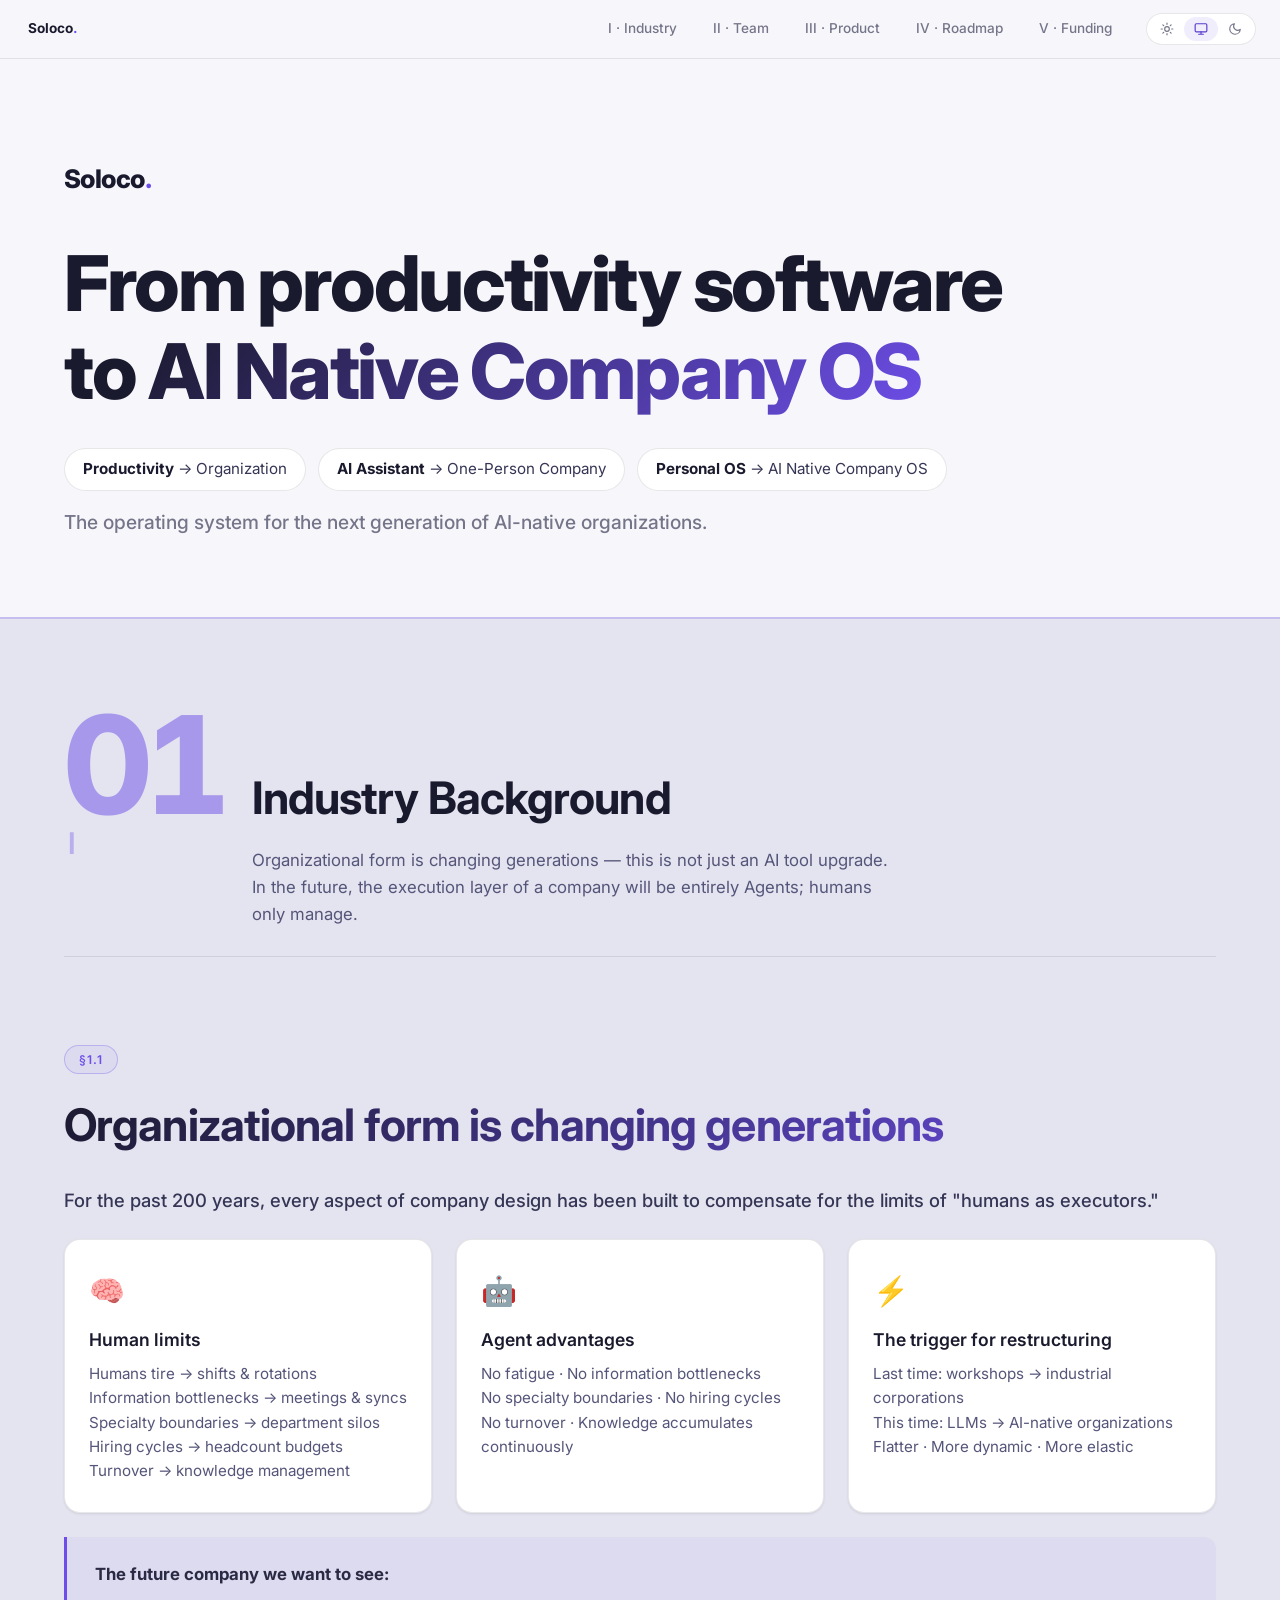
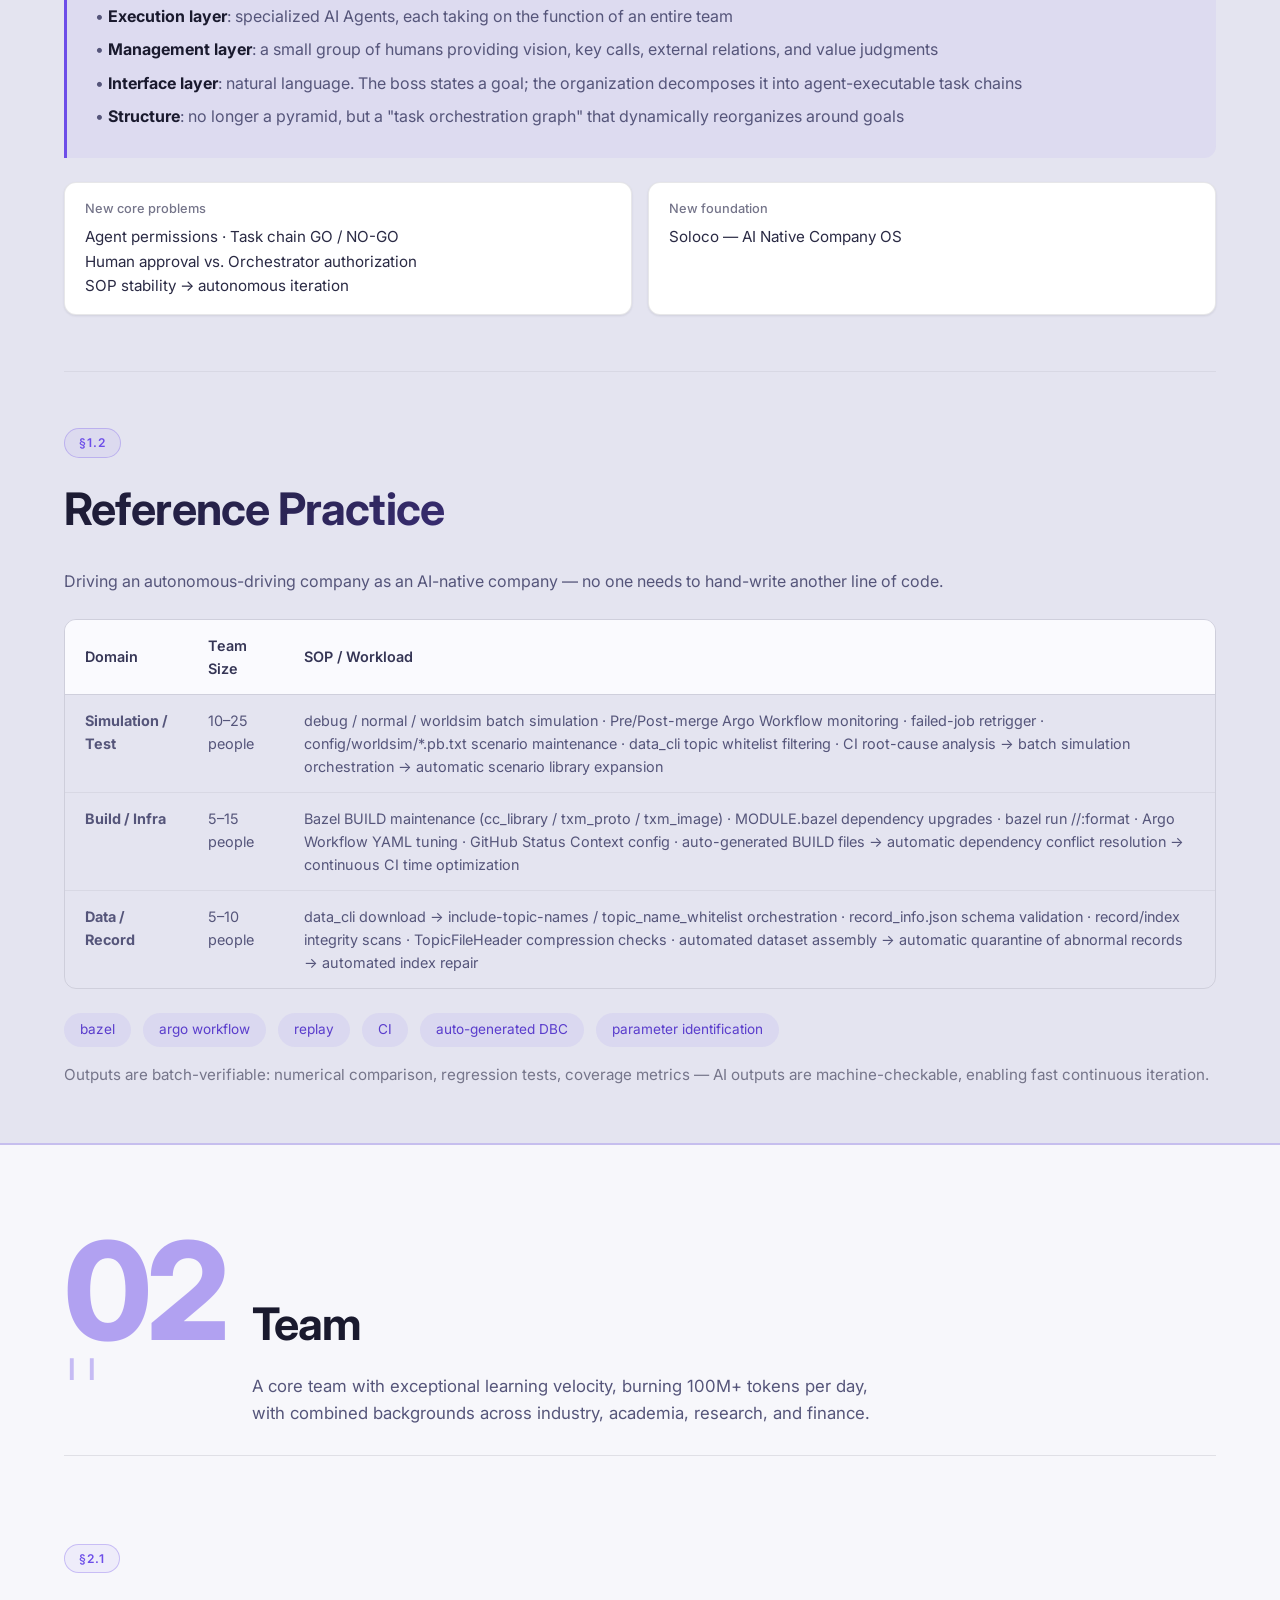
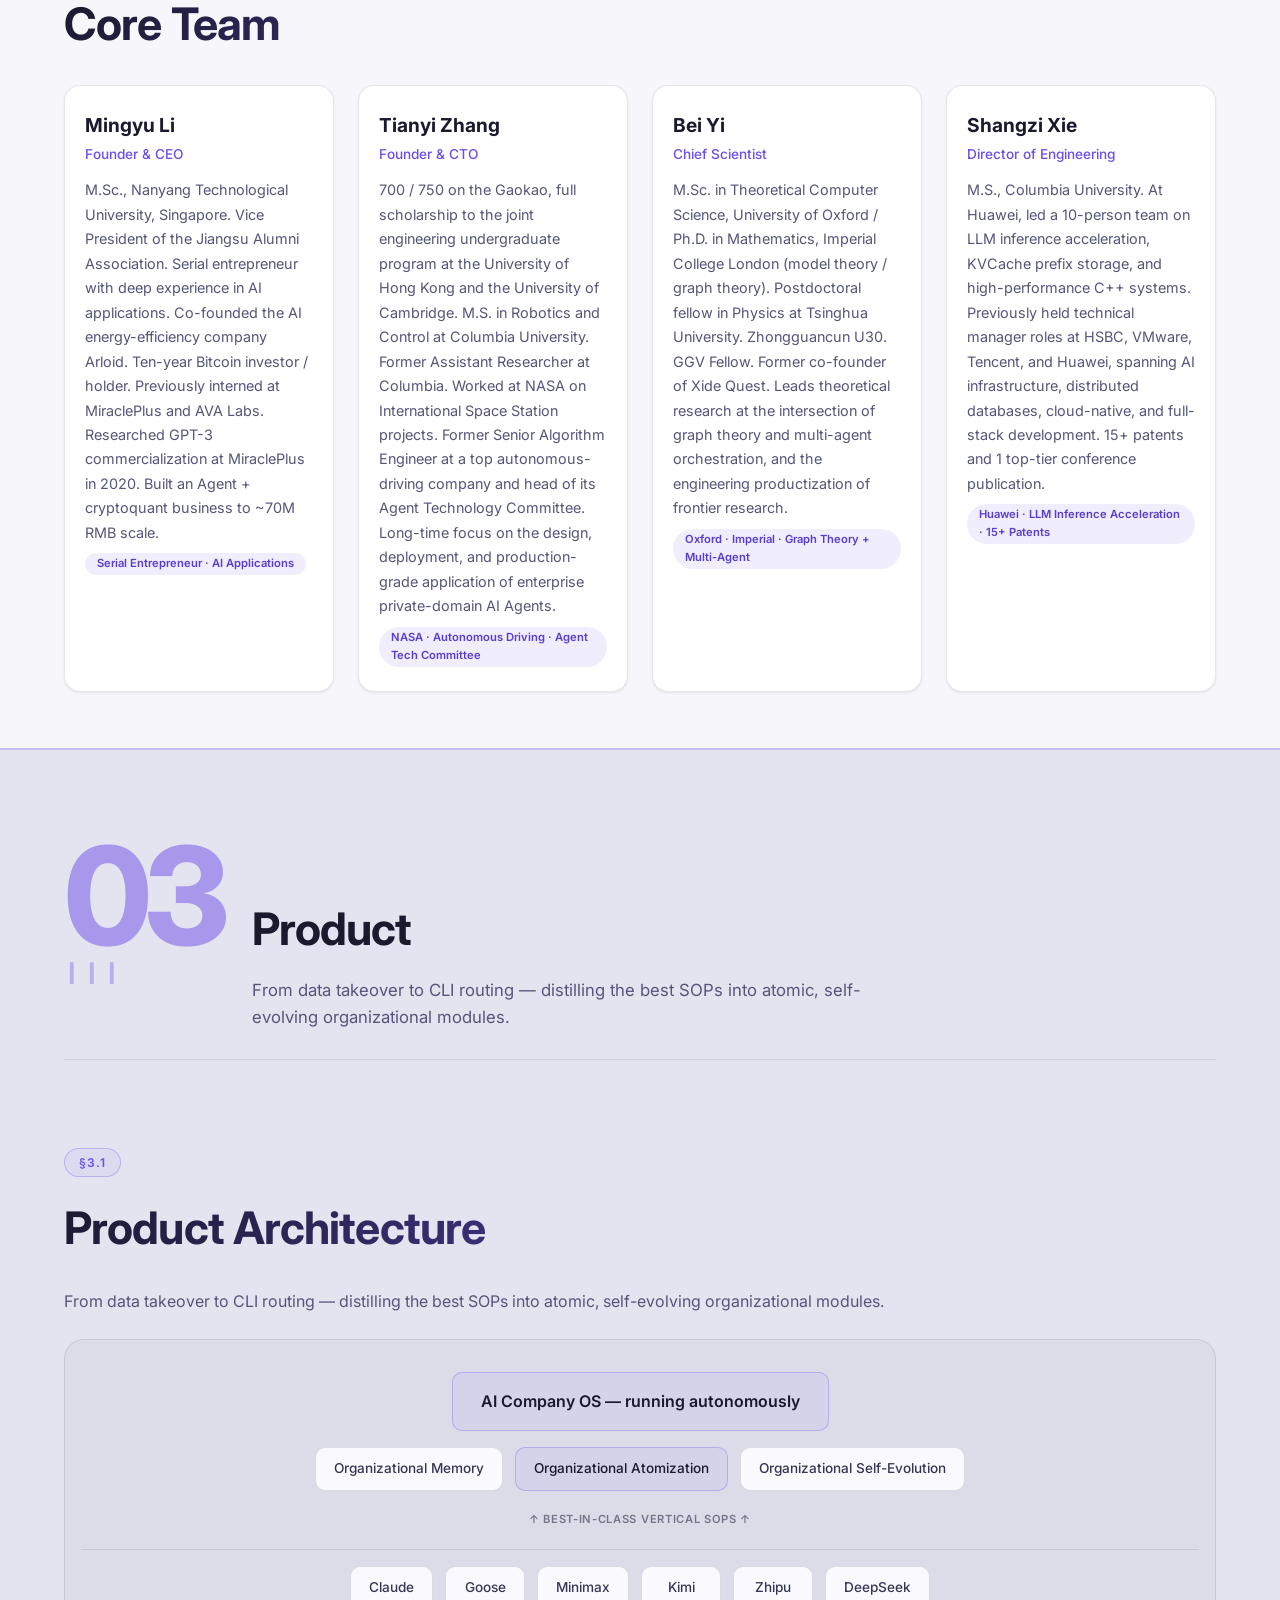
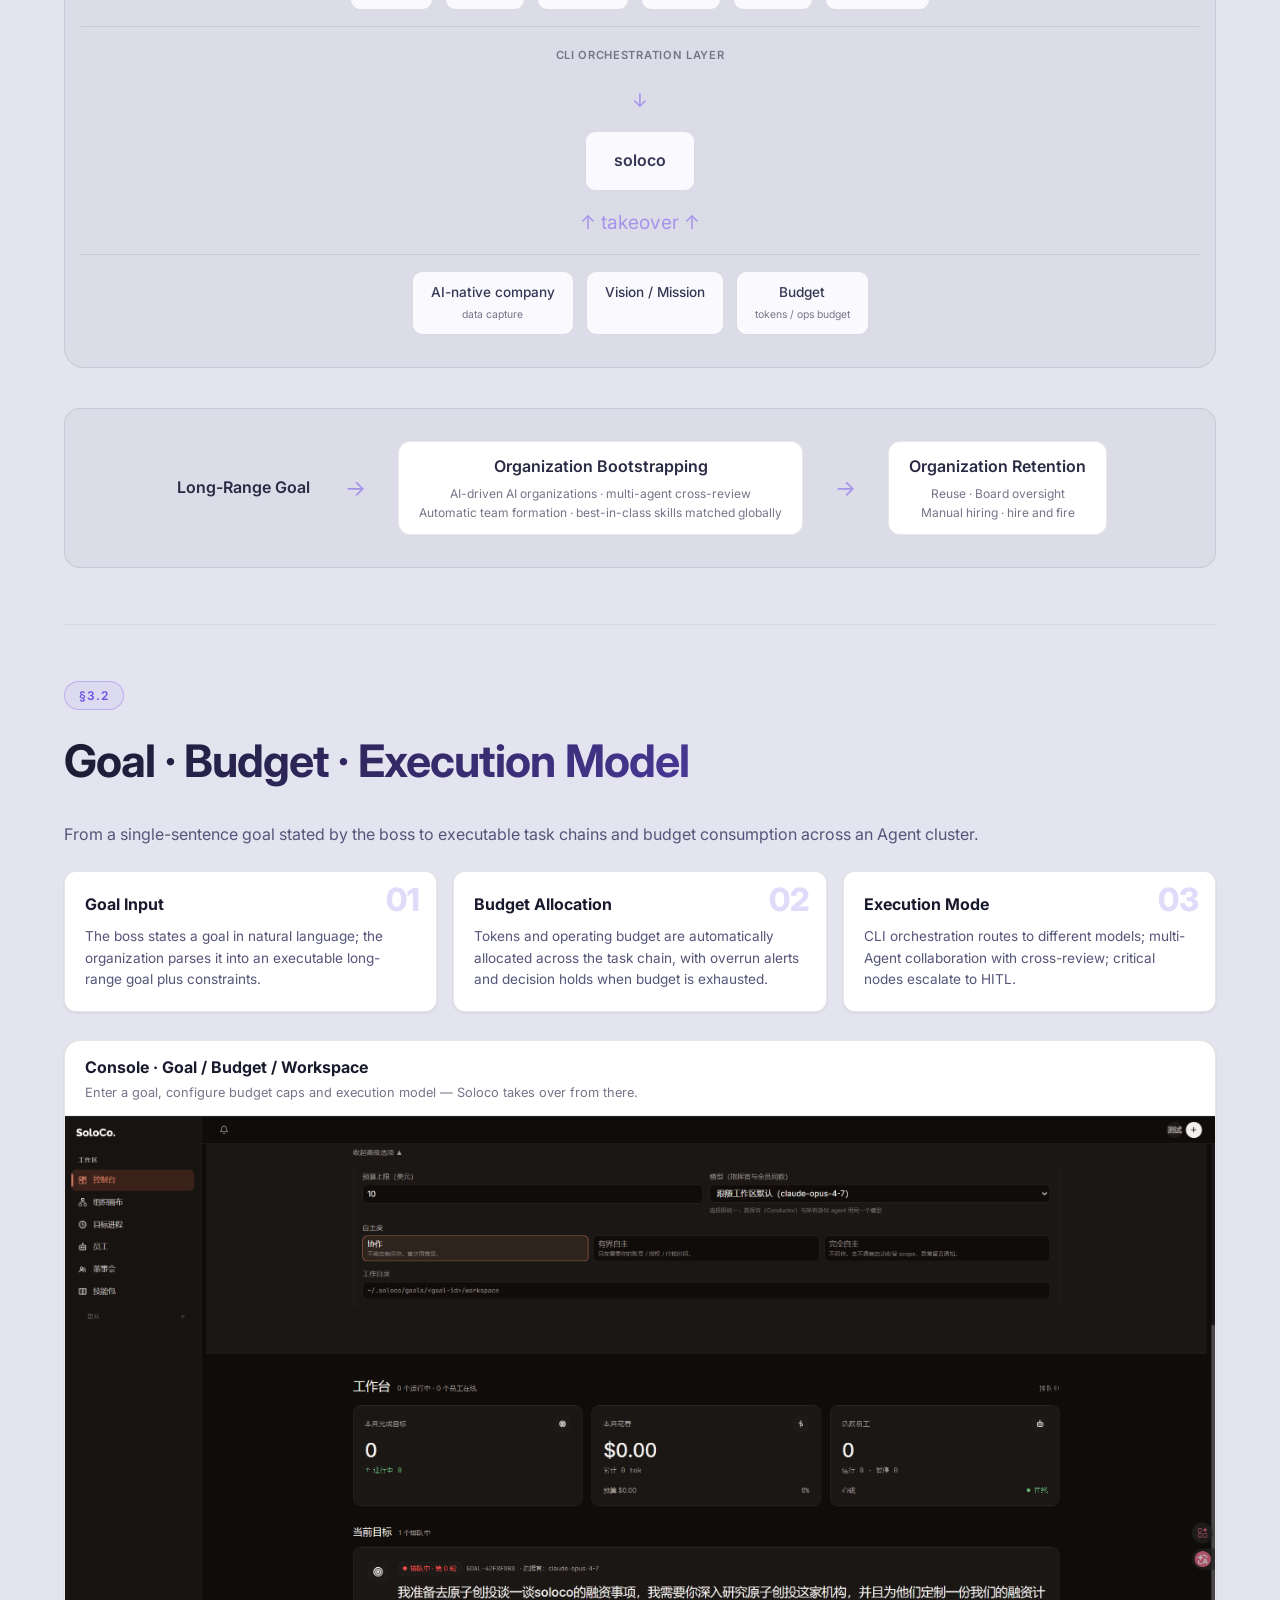
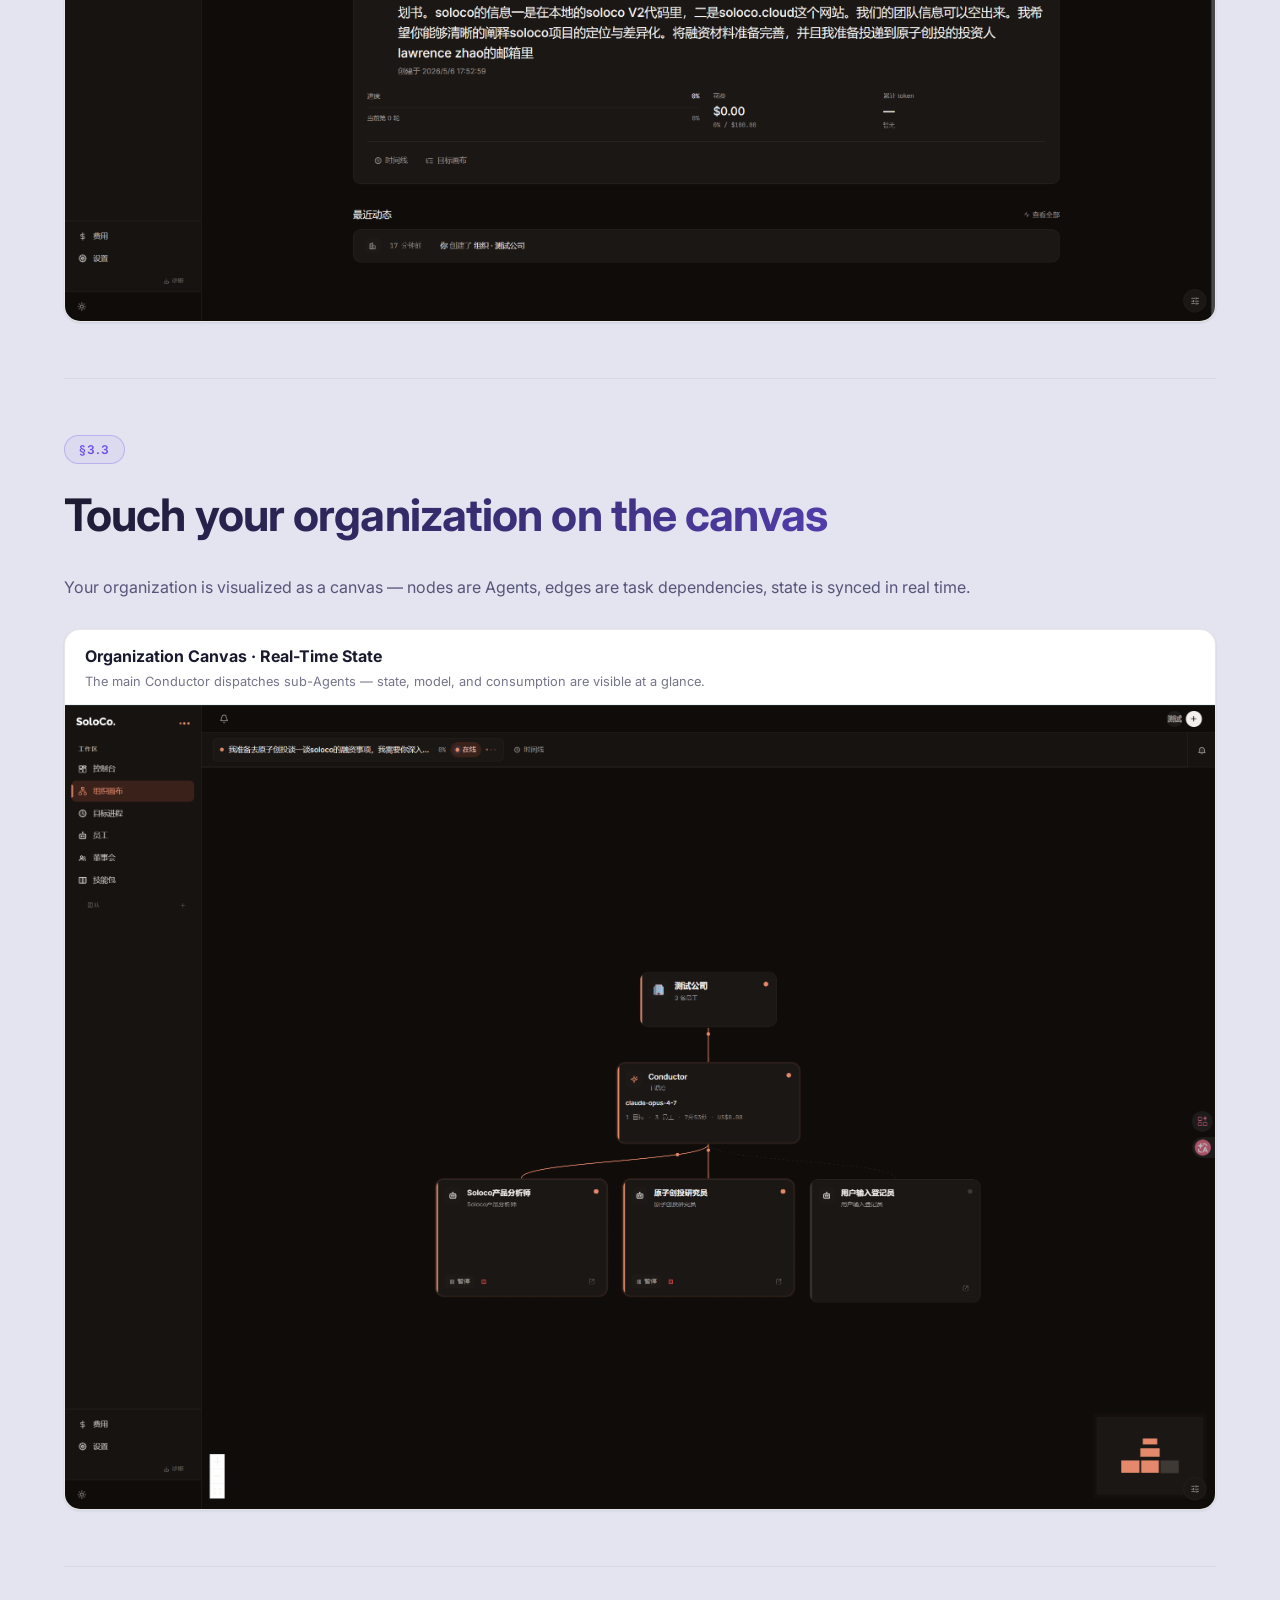
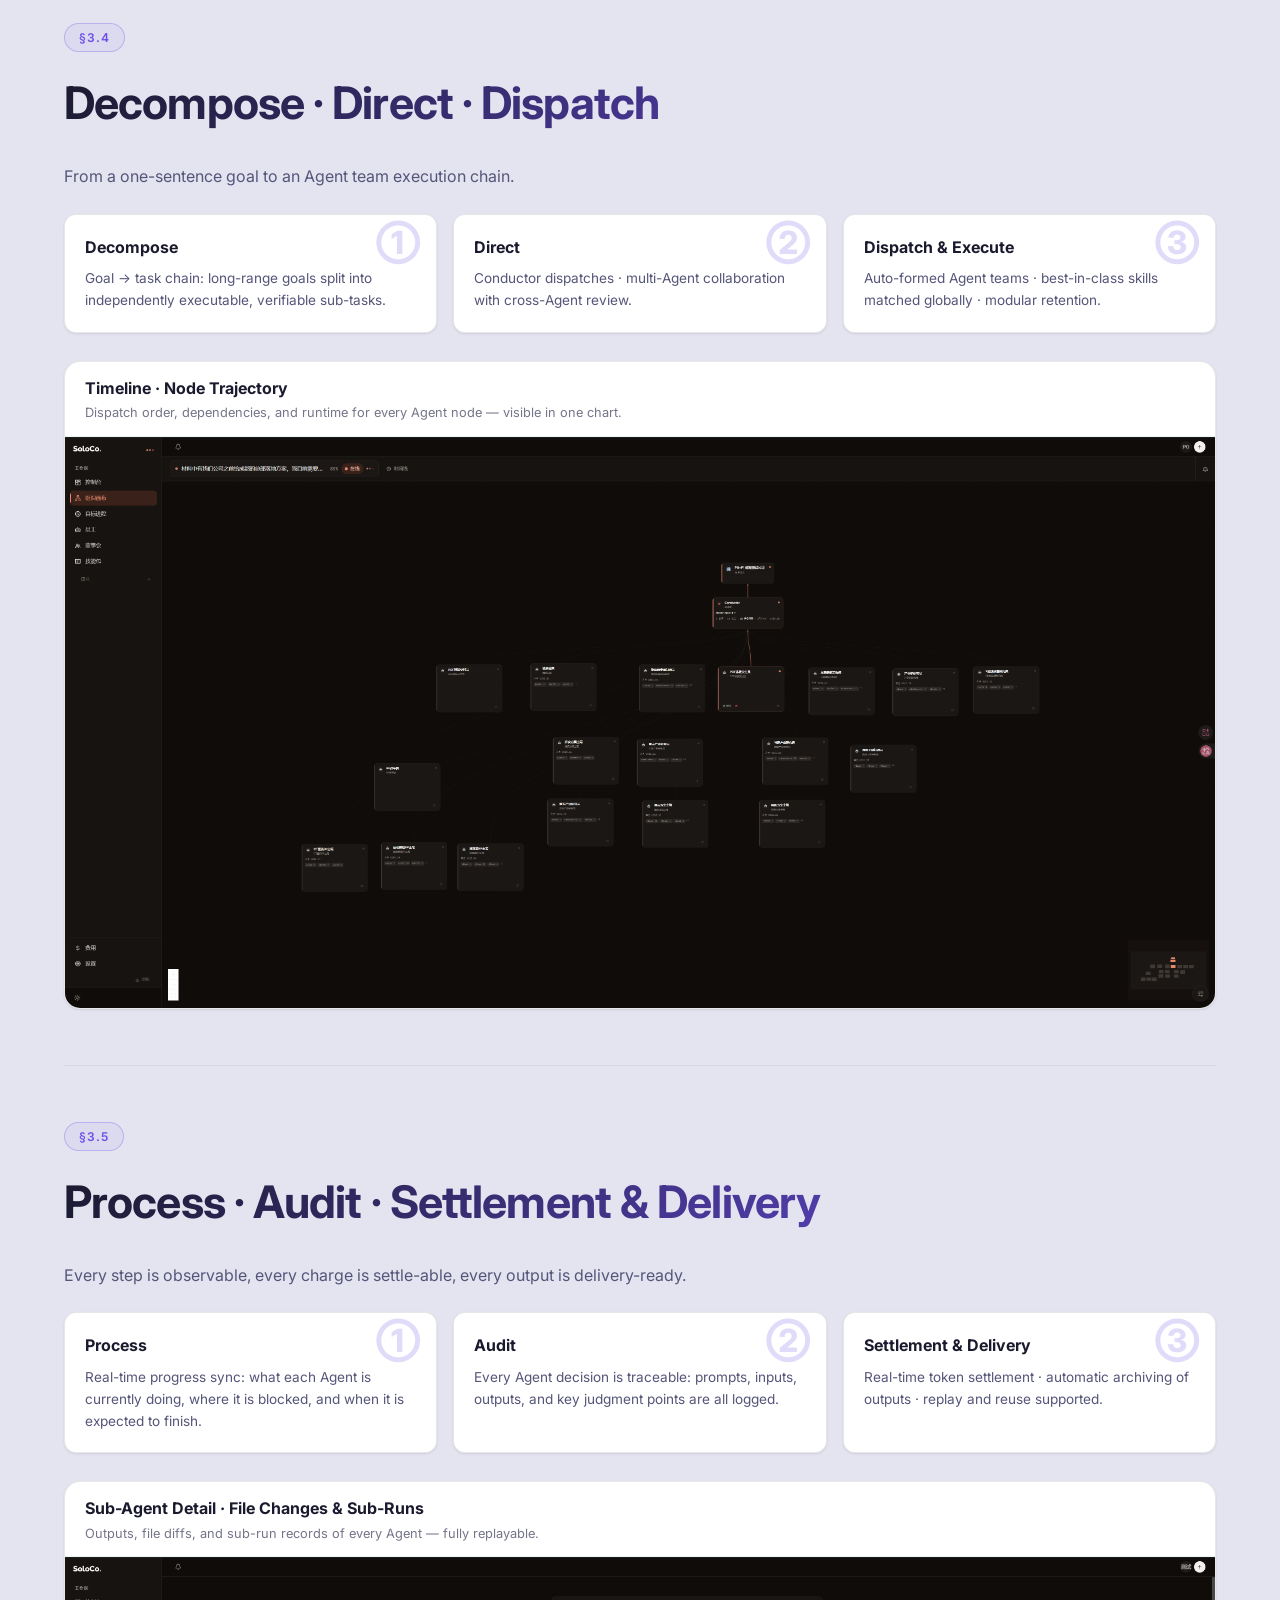
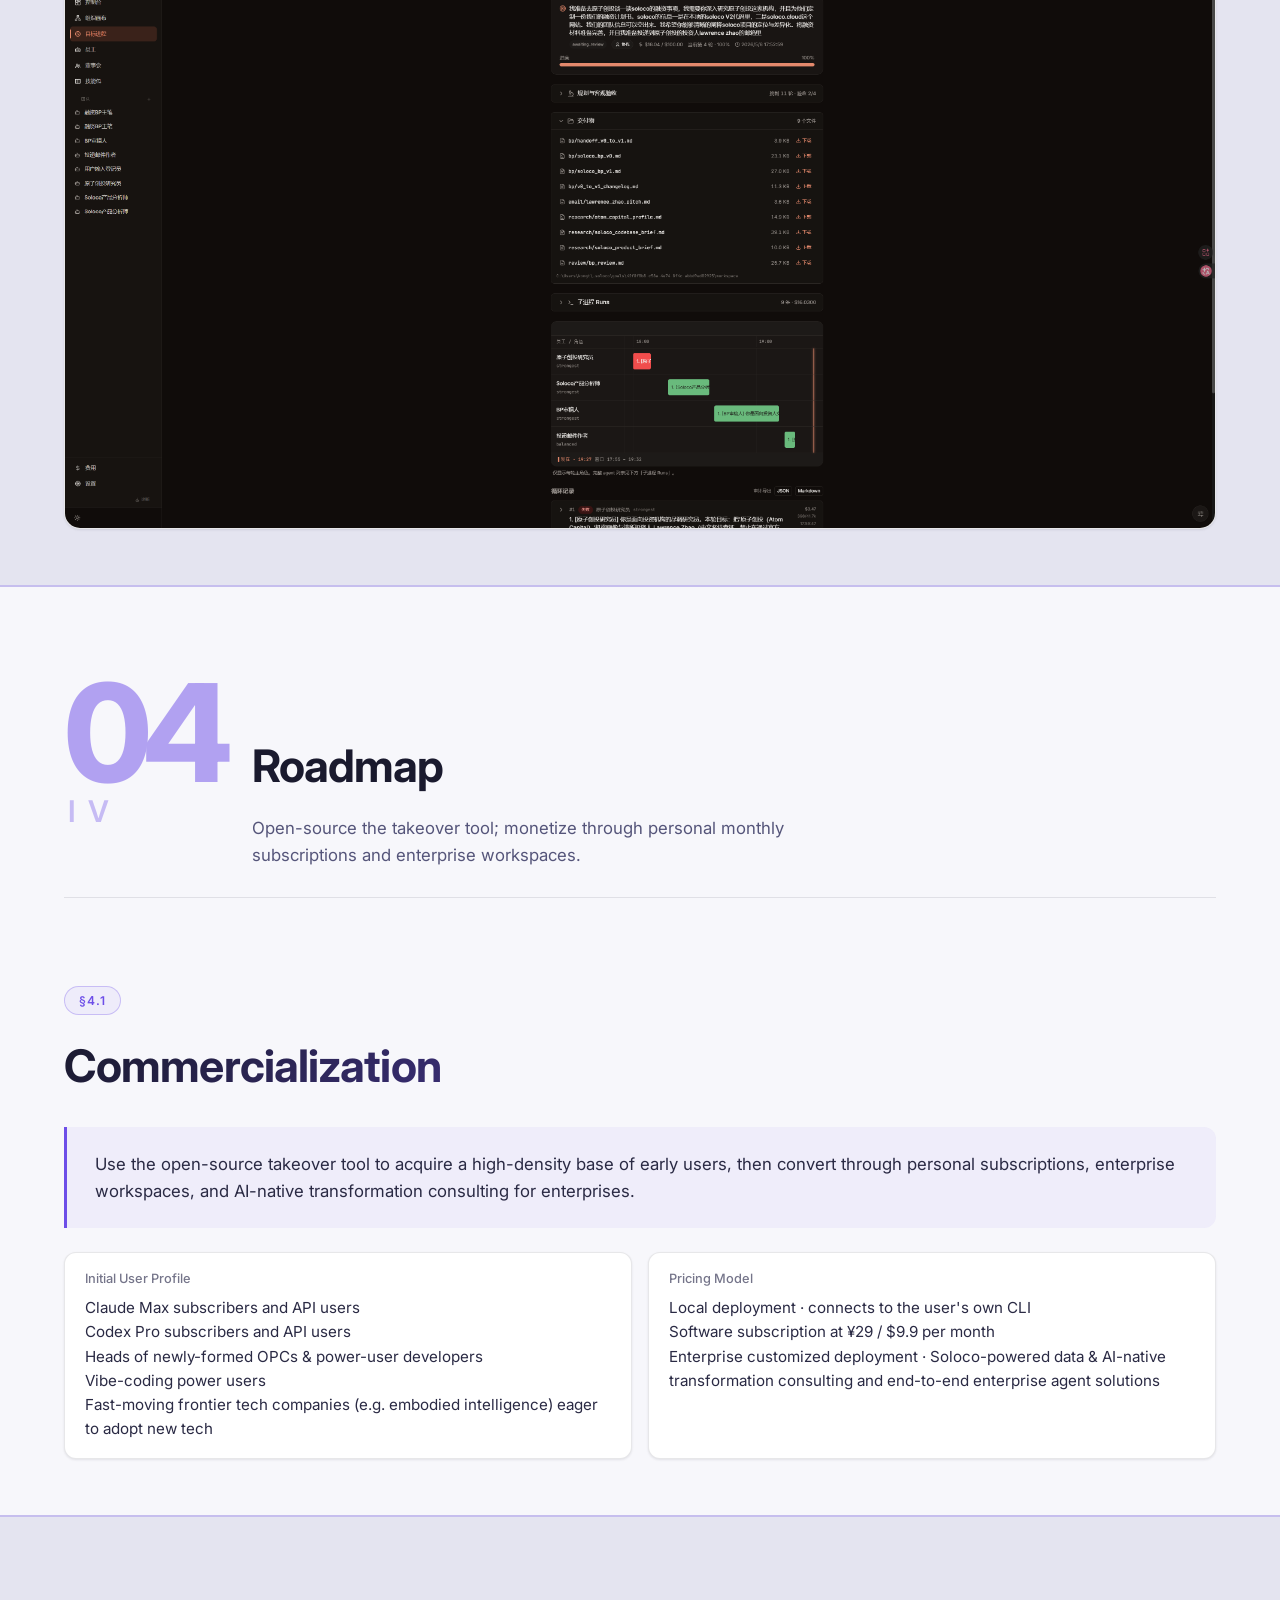
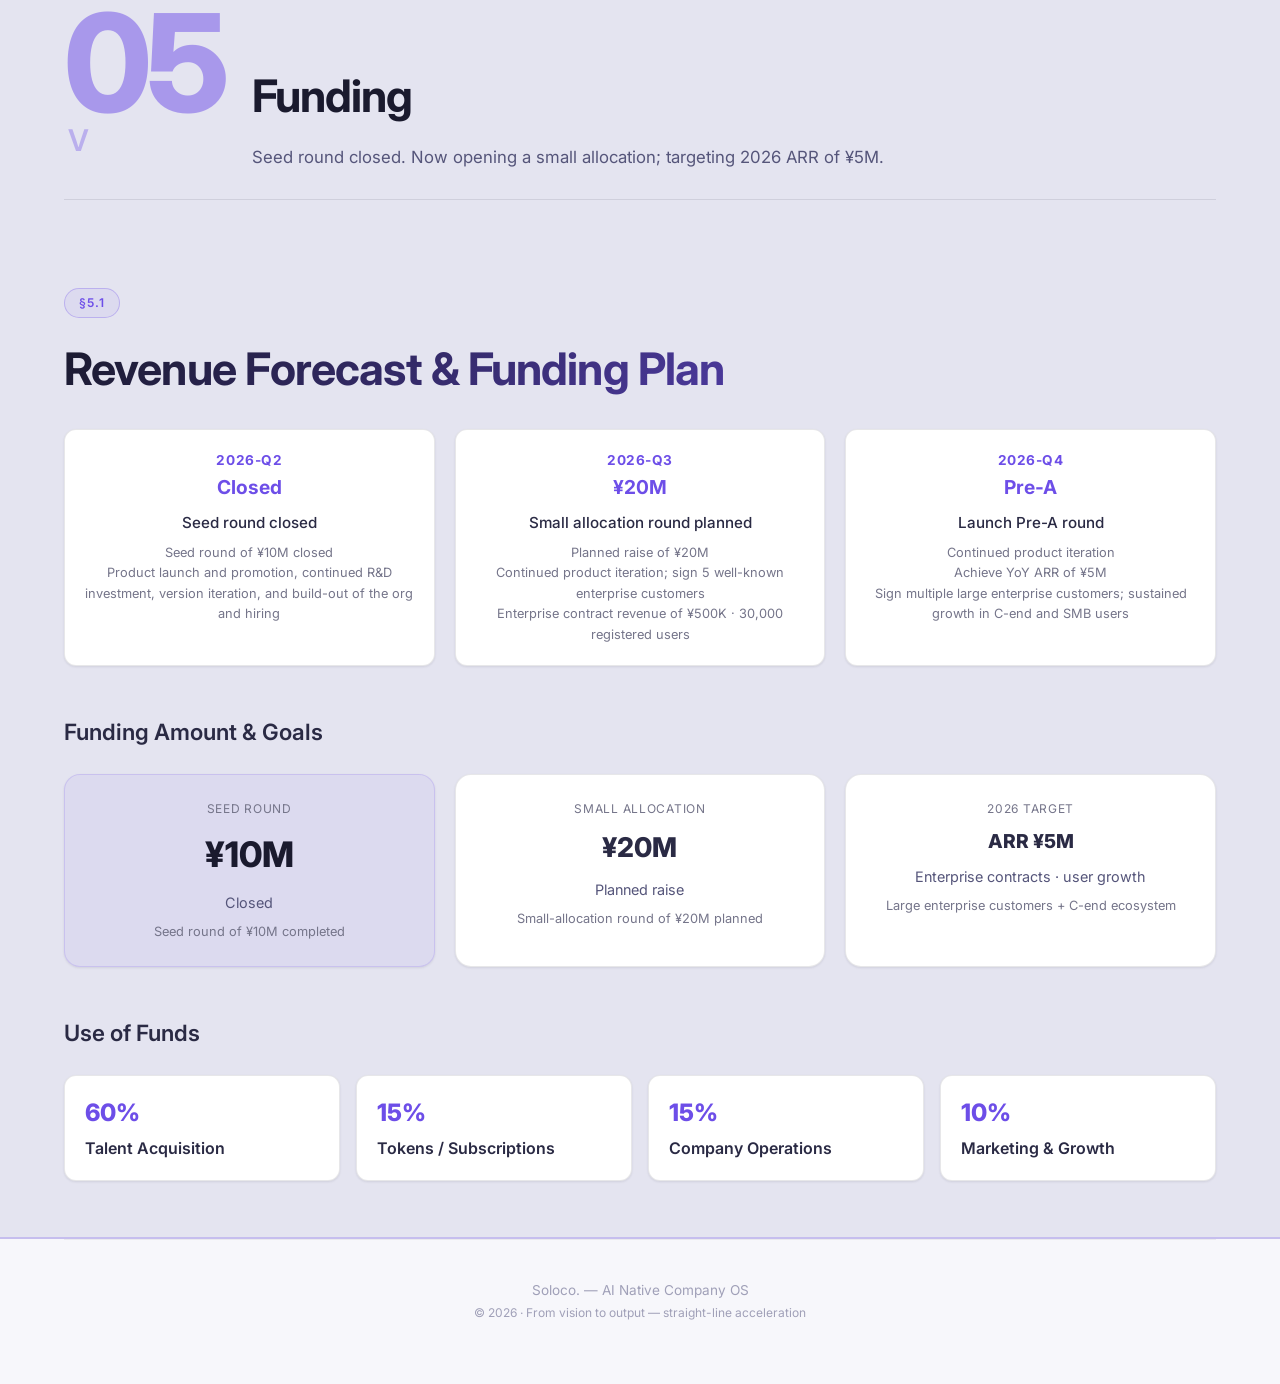
==== business-plan-en.html @ 869a8685 "docs(business-plan): add English version" ====
<!DOCTYPE html>
<html lang="en" data-theme="light">
<head>
    <meta charset="UTF-8" />
    <meta name="viewport" content="width=device-width, initial-scale=1.0" />
    <title>Soloco Business Plan</title>
    <meta name="color-scheme" content="light dark" />
    <link rel="preconnect" href="https://fonts.googleapis.com" />
    <link href="https://fonts.googleapis.com/css2?family=Inter:opsz,wght@14..32,400;14..32,500;14..32,600;14..32,700;14..32,800&display=swap" rel="stylesheet" />
    <script>
        // Apply theme early to avoid flash
        (function () {
            var saved = localStorage.getItem('soloco-theme') || 'light';
            var resolved = saved;
            if (saved === 'auto') {
                resolved = window.matchMedia('(prefers-color-scheme: light)').matches ? 'light' : 'dark';
            }
            document.documentElement.dataset.theme = resolved;
            document.documentElement.dataset.themePref = saved;
        })();
    </script>
    <style>
        /* ==================== THEME TOKENS ==================== */
        :root {
            /* Dark (default) */
            --bg: #0b0b0e;
            --bg-soft: #101015;
            --bg-alt: #1c1c28;
            --bg-invert: #16161f;
            --bg-elevated: rgba(255, 255, 255, 0.03);
            --bg-elevated-2: rgba(255, 255, 255, 0.05);
            --bg-mock: #0f0f14;
            --text: #e8e8f0;
            --text-2: #d4d0e8;
            --text-3: #c8c4dd;
            --text-4: #b8b0d0;
            --text-5: #b0acc4;
            --text-muted: #908ca8;
            --text-dim: #6a6680;
            --border: rgba(255, 255, 255, 0.06);
            --border-soft: rgba(255, 255, 255, 0.04);
            --border-strong: rgba(255, 255, 255, 0.08);
            --divider-strong: rgba(167, 139, 250, 0.18);
            --accent: #a78bfa;
            --accent-hover: #c4b5fd;
            --accent-text: #c4b5fd;
            --accent-soft: rgba(167, 139, 250, 0.06);
            --accent-softer: rgba(167, 139, 250, 0.08);
            --accent-soft-bg: rgba(167, 139, 250, 0.12);
            --accent-border: rgba(167, 139, 250, 0.25);
            --accent-border-soft: rgba(167, 139, 250, 0.15);
            --logo: #f0e9ff;
            --heading-grad: linear-gradient(135deg, #f0e9ff 0%, #a78bfa 100%);
            --part-num-color: #a78bfa;
            --part-num-opacity: 0.55;
            --nav-bg: rgba(11, 11, 14, 0.78);
            --code-bg: rgba(255, 255, 255, 0.02);
            --shadow-card: 0 1px 2px rgba(0, 0, 0, 0.3);
            --shadow-img: 0 8px 30px rgba(0, 0, 0, 0.5);
        }

        :root[data-theme="light"] {
            --bg: #f7f7fb;
            --bg-soft: #ffffff;
            --bg-alt: #e4e4f0;
            --bg-invert: #1a1a2e;
            --bg-elevated: #ffffff;
            --bg-elevated-2: #fafafe;
            --bg-mock: #fafafa;
            --text: #1a1a2e;
            --text-2: #2a2a44;
            --text-3: #353555;
            --text-4: #45456a;
            --text-5: #55557a;
            --text-muted: #75758a;
            --text-dim: #a0a0b8;
            --border: rgba(26, 26, 46, 0.1);
            --border-soft: rgba(26, 26, 46, 0.06);
            --border-strong: rgba(26, 26, 46, 0.14);
            --divider-strong: rgba(109, 78, 232, 0.25);
            --accent: #6d4ee8;
            --accent-hover: #5a3dcc;
            --accent-text: #5a3dcc;
            --accent-soft: rgba(109, 78, 232, 0.06);
            --accent-softer: rgba(109, 78, 232, 0.08);
            --accent-soft-bg: rgba(109, 78, 232, 0.1);
            --accent-border: rgba(109, 78, 232, 0.3);
            --accent-border-soft: rgba(109, 78, 232, 0.18);
            --logo: #1a1a2e;
            --heading-grad: linear-gradient(135deg, #1a1a2e 0%, #6d4ee8 100%);
            --part-num-color: #6d4ee8;
            --part-num-opacity: 0.5;
            --nav-bg: rgba(247, 247, 251, 0.85);
            --code-bg: rgba(26, 26, 46, 0.03);
            --shadow-card: 0 1px 3px rgba(26, 26, 46, 0.06), 0 1px 2px rgba(26, 26, 46, 0.04);
            --shadow-img: 0 8px 30px rgba(26, 26, 46, 0.15);
        }

        /* ==================== RESET ==================== */
        * { margin: 0; padding: 0; box-sizing: border-box; }
        html { scroll-behavior: auto; }
        @media (prefers-reduced-motion: no-preference) {
            html { scroll-behavior: smooth; }
        }
        body {
            font-family: 'Inter', -apple-system, BlinkMacSystemFont, sans-serif;
            background: var(--bg);
            color: var(--text);
            line-height: 1.6;
            transition: background-color 0.3s, color 0.3s;
        }
        .container { max-width: 1200px; margin: 0 auto; padding: 0 24px; }

        /* ==================== CHAPTER NAV ==================== */
        .chapter-nav {
            position: sticky;
            top: 0;
            z-index: 50;
            background: var(--nav-bg);
            backdrop-filter: saturate(180%) blur(20px);
            -webkit-backdrop-filter: saturate(180%) blur(20px);
            border-bottom: 1px solid var(--border);
            display: flex;
            justify-content: center;
            align-items: center;
            gap: 8px;
            padding: 12px 24px;
            transition: background-color 0.3s, border-color 0.3s;
        }
        .chapter-nav a {
            color: var(--text-muted);
            text-decoration: none;
            font-size: 0.85rem;
            font-weight: 500;
            padding: 6px 14px;
            border-radius: 100px;
            transition: color 0.2s, background-color 0.2s;
            white-space: nowrap;
        }
        .chapter-nav a:hover { color: var(--text-2); background: var(--bg-elevated); }
        .chapter-nav a.active { color: var(--accent); background: var(--accent-soft); }
        .chapter-nav .nav-home {
            color: var(--logo);
            font-weight: 700;
            margin-right: auto;
            padding-left: 4px;
        }
        .chapter-nav .nav-home:hover { background: transparent; }

        /* ==================== THEME TOGGLE ==================== */
        .theme-toggle {
            display: inline-flex;
            background: var(--bg-elevated);
            border: 1px solid var(--border);
            border-radius: 100px;
            padding: 3px;
            margin-left: 12px;
            flex-shrink: 0;
        }
        .theme-toggle button {
            background: transparent;
            border: none;
            color: var(--text-muted);
            cursor: pointer;
            padding: 5px 10px;
            border-radius: 100px;
            font-size: 0.8rem;
            display: inline-flex;
            align-items: center;
            justify-content: center;
            transition: background-color 0.2s, color 0.2s;
            line-height: 1;
        }
        .theme-toggle button:hover { color: var(--text-2); }
        .theme-toggle button.active {
            background: var(--accent-soft-bg);
            color: var(--accent-text);
        }
        .theme-toggle svg { width: 14px; height: 14px; }

        /* ==================== TYPOGRAPHY ==================== */
        h1 {
            font-size: clamp(2.4rem, 6vw, 4.8rem);
            font-weight: 800;
            letter-spacing: -0.03em;
            line-height: 1.15;
        }
        h2 {
            font-size: clamp(1.8rem, 3.5vw, 3rem);
            font-weight: 700;
            letter-spacing: -0.02em;
            margin-bottom: 24px;
            background: var(--heading-grad);
            -webkit-background-clip: text;
            -webkit-text-fill-color: transparent;
            background-clip: text;
        }
        h3 { font-size: 1.4rem; font-weight: 600; margin-bottom: 16px; color: var(--text-2); }
        h4 { font-size: 1.1rem; font-weight: 600; margin-bottom: 8px; color: var(--text-4); }

        .section-tag {
            display: inline-block;
            font-size: 0.75rem;
            font-weight: 600;
            letter-spacing: 0.08em;
            text-transform: uppercase;
            color: var(--accent);
            border: 1px solid var(--accent-border);
            padding: 4px 14px;
            border-radius: 100px;
            margin-bottom: 16px;
            background: var(--accent-soft);
        }

        /* ==================== PART WRAPPER (full-width alternating) ==================== */
        .part-wrap {
            position: relative;
            transition: background-color 0.3s;
            scroll-margin-top: 60px;
        }
        .part-wrap.bg-base { background: var(--bg); }
        .part-wrap.bg-alt {
            background: var(--bg-alt);
            border-top: 2px solid var(--divider-strong);
            border-bottom: 2px solid var(--divider-strong);
            box-shadow: inset 0 1px 0 rgba(255,255,255,0.02);
        }
        .part-wrap.bg-invert {
            background: var(--bg-invert);
            border-top: 1px solid var(--divider-strong);
            border-bottom: 1px solid var(--divider-strong);
        }
        :root[data-theme="dark"] .part-wrap.bg-invert {
            background: #f3f1fa;
            color: #1a1a2e;
        }
        :root[data-theme="dark"] .part-wrap.bg-invert h3,
        :root[data-theme="dark"] .part-wrap.bg-invert h4 { color: #2a2a44; }
        :root[data-theme="dark"] .part-wrap.bg-invert .part-title { color: #1a1a2e; }
        :root[data-theme="dark"] .part-wrap.bg-invert p,
        :root[data-theme="dark"] .part-wrap.bg-invert li,
        :root[data-theme="dark"] .part-wrap.bg-invert td { color: #45456a; }
        :root[data-theme="dark"] .part-wrap.bg-invert .card,
        :root[data-theme="dark"] .part-wrap.bg-invert .team-card,
        :root[data-theme="dark"] .part-wrap.bg-invert .info-card,
        :root[data-theme="dark"] .part-wrap.bg-invert .exec-step,
        :root[data-theme="dark"] .part-wrap.bg-invert .timeline-item,
        :root[data-theme="dark"] .part-wrap.bg-invert .funding-card,
        :root[data-theme="dark"] .part-wrap.bg-invert .alloc-card,
        :root[data-theme="dark"] .part-wrap.bg-invert .flow-node.boxed {
            background: #ffffff;
            border-color: rgba(26, 26, 46, 0.1);
            box-shadow: 0 1px 3px rgba(26, 26, 46, 0.06);
        }
        :root[data-theme="dark"] .part-wrap.bg-invert .card h4 { color: #1a1a2e; }
        :root[data-theme="dark"] .part-wrap.bg-invert .team-card .name { color: #1a1a2e; }
        :root[data-theme="dark"] .part-wrap.bg-invert .flow-diagram,
        :root[data-theme="dark"] .part-wrap.bg-invert .arch-diagram { background: rgba(26, 26, 46, 0.03); border-color: rgba(26, 26, 46, 0.1); }
        :root[data-theme="dark"] .part-wrap.bg-invert .arch-box { background: #fafafe; border-color: rgba(26, 26, 46, 0.14); color: #353555; }
        :root[data-theme="dark"] .part-wrap.bg-invert .table-wrap { border-color: rgba(26, 26, 46, 0.1); }
        :root[data-theme="dark"] .part-wrap.bg-invert th { background: #fafafe; color: #353555; }
        :root[data-theme="dark"] .part-wrap.bg-invert .highlight-block p { color: #2a2a44; }
        :root[data-theme="dark"] .part-wrap.bg-invert .exec-step .step-title,
        :root[data-theme="dark"] .part-wrap.bg-invert .timeline-item .milestone,
        :root[data-theme="dark"] .part-wrap.bg-invert .funding-card .amount,
        :root[data-theme="dark"] .part-wrap.bg-invert .alloc-card .name { color: #1a1a2e; }
        :root[data-theme="dark"] .part-wrap.bg-invert section.sub { border-color: rgba(26, 26, 46, 0.06); }

        .part {
            padding: 88px 0 32px 0;
            position: relative;
            scroll-margin-top: 60px;
        }
        .part-inner {
            display: flex;
            align-items: baseline;
            gap: 28px;
            padding-bottom: 28px;
            border-bottom: 1px solid var(--border);
        }
        .part-num {
            font-size: clamp(4rem, 11vw, 8.5rem);
            font-weight: 800;
            line-height: 0.85;
            color: var(--part-num-color);
            opacity: var(--part-num-opacity);
            letter-spacing: -0.06em;
            flex-shrink: 0;
            font-feature-settings: "tnum";
            font-variant-numeric: tabular-nums;
        }
        .part-num .cn {
            display: block;
            font-size: 0.22em;
            font-weight: 600;
            letter-spacing: 0.4em;
            opacity: 0.7;
            margin-top: 8px;
            padding-left: 4px;
        }
        .part-text { flex: 1; padding-top: 8px; }
        .part-title {
            font-size: clamp(1.6rem, 4vw, 2.8rem);
            font-weight: 700;
            color: var(--text);
            letter-spacing: -0.02em;
            margin: 0 0 12px 0;
        }
        .part-intro {
            font-size: clamp(0.95rem, 1.4vw, 1.05rem);
            color: var(--text-5);
            line-height: 1.6;
            max-width: 640px;
        }

        /* ==================== SECTION ==================== */
        section.sub {
            padding: 56px 0;
            border-bottom: 1px solid var(--border-soft);
            scroll-margin-top: 60px;
        }
        .part-wrap > .container > section.sub:last-of-type { border-bottom: none; }

        /* ==================== COVER ==================== */
        .cover {
            padding: 100px 0 80px 0;
        }
        .cover .logo {
            font-size: 1.6rem;
            font-weight: 800;
            letter-spacing: -0.02em;
            color: var(--logo);
            margin-bottom: 40px;
        }
        .cover .logo span { color: var(--accent); }
        .cover-sub {
            font-size: clamp(1rem, 1.5vw, 1.2rem);
            color: var(--text-muted);
            margin-top: 16px;
            font-weight: 500;
        }
        .cover-stack {
            display: flex;
            flex-wrap: wrap;
            gap: 12px;
            margin-top: 32px;
        }
        .cover-stack .pill {
            background: var(--bg-elevated);
            border: 1px solid var(--border);
            padding: 8px 18px;
            border-radius: 100px;
            font-size: clamp(0.82rem, 1.2vw, 0.95rem);
            color: var(--text-3);
        }
        .cover-stack .pill strong { color: var(--logo); }
        .gradient-text {
            background: var(--heading-grad);
            -webkit-background-clip: text;
            -webkit-text-fill-color: transparent;
            background-clip: text;
        }

        /* ==================== CARDS ==================== */
        .card-grid {
            display: grid;
            grid-template-columns: repeat(auto-fit, minmax(280px, 1fr));
            gap: 24px;
        }
        .card {
            background: var(--bg-elevated);
            border: 1px solid var(--border);
            border-radius: 16px;
            padding: 28px 24px;
            transition: border-color 0.25s, background-color 0.3s;
            box-shadow: var(--shadow-card);
        }
        .card:hover { border-color: var(--accent-border); }
        .card .icon { font-size: 1.8rem; margin-bottom: 12px; }
        .card h4 { color: var(--text); }
        .card p { color: var(--text-5); font-size: 0.95rem; }

        /* ==================== TEAM ==================== */
        .team-grid {
            display: grid;
            grid-template-columns: repeat(auto-fit, minmax(260px, 1fr));
            gap: 24px;
        }
        .team-card {
            background: var(--bg-elevated);
            border: 1px solid var(--border);
            border-radius: 16px;
            padding: 24px 20px;
            box-shadow: var(--shadow-card);
        }
        .team-card .name { font-size: 1.2rem; font-weight: 700; color: var(--text); }
        .team-card .title { font-size: 0.85rem; color: var(--accent); font-weight: 500; margin: 4px 0 12px 0; }
        .team-card .bio { font-size: 0.9rem; color: var(--text-5); line-height: 1.7; }
        .team-card .badge {
            display: inline-block;
            font-size: 0.7rem;
            font-weight: 600;
            background: var(--accent-soft-bg);
            color: var(--accent-text);
            padding: 2px 12px;
            border-radius: 100px;
            margin-top: 8px;
        }

        /* ==================== TABLE ==================== */
        .table-wrap {
            overflow-x: auto;
            margin: 24px 0;
            border-radius: 12px;
            border: 1px solid var(--border);
            -webkit-overflow-scrolling: touch;
        }
        table { width: 100%; border-collapse: collapse; font-size: 0.9rem; min-width: 560px; }
        th {
            background: var(--bg-elevated-2);
            padding: 14px 16px;
            text-align: left;
            font-weight: 600;
            color: var(--text-3);
            border-bottom: 1px solid var(--border);
        }
        td {
            padding: 14px 16px;
            border-bottom: 1px solid var(--border-soft);
            color: var(--text-5);
            vertical-align: top;
        }
        tr:last-child td { border-bottom: none; }
        .table-wrap table td:first-child, .table-wrap table th:first-child { padding-left: 20px; }
        .table-wrap table td:last-child, .table-wrap table th:last-child { padding-right: 20px; }

        /* ==================== TIMELINE ==================== */
        .timeline { display: flex; flex-wrap: wrap; gap: 20px; margin-top: 24px; }
        .timeline-item {
            flex: 1 1 180px;
            background: var(--bg-elevated);
            border: 1px solid var(--border);
            border-radius: 12px;
            padding: 20px 18px;
            text-align: center;
            box-shadow: var(--shadow-card);
        }
        .timeline-item .quarter { font-weight: 700; color: var(--accent); font-size: 0.85rem; letter-spacing: 0.04em; }
        .timeline-item .milestone { font-size: 0.95rem; color: var(--text-2); margin: 8px 0; font-weight: 500; }
        .timeline-item .detail { font-size: 0.8rem; color: var(--text-muted); }
        .timeline-item .pct { font-size: 1.2rem; font-weight: 700; color: var(--accent); }

        /* ==================== ARCHITECTURE DIAGRAM ==================== */
        .arch-diagram {
            display: flex;
            flex-direction: column;
            align-items: center;
            gap: 16px;
            padding: 32px 16px;
            background: var(--code-bg);
            border-radius: 20px;
            border: 1px solid var(--border);
            margin: 24px 0;
            overflow-x: auto;
        }
        .arch-row { display: flex; flex-wrap: wrap; justify-content: center; gap: 12px; width: 100%; }
        .arch-box {
            background: var(--bg-elevated-2);
            border: 1px solid var(--border-strong);
            border-radius: 10px;
            padding: 10px 18px;
            font-size: 0.85rem;
            color: var(--text-3);
            text-align: center;
            min-width: 80px;
            font-weight: 500;
        }
        .arch-box.highlight {
            border-color: var(--accent-border);
            background: var(--accent-soft);
            color: var(--text);
        }
        .arch-box.large { padding: 16px 28px; font-size: 1rem; font-weight: 600; }
        .arch-box .sub { display: block; font-size: 0.65rem; font-weight: 400; color: var(--text-muted); margin-top: 4px; }
        .arch-arrow { color: var(--accent); opacity: 0.5; font-size: 1.2rem; padding: 0 4px; }
        .arch-label {
            font-size: 0.7rem;
            text-transform: uppercase;
            letter-spacing: 0.06em;
            color: var(--text-muted);
            font-weight: 600;
            margin: 4px 0;
        }

        /* ==================== HIGHLIGHT BLOCK ==================== */
        .highlight-block {
            background: var(--accent-soft);
            border-left: 3px solid var(--accent);
            padding: 24px 28px;
            border-radius: 0 12px 12px 0;
            margin: 24px 0;
        }
        .highlight-block p { color: var(--text-2); font-size: 1.05rem; }
        .highlight-block ul { list-style: none; padding: 0; margin-top: 12px; color: var(--text-5); }
        .highlight-block li { padding: 4px 0; }
        .highlight-block li strong { color: var(--text); }

        /* ==================== UTILITY CARDS ==================== */
        .info-grid {
            display: grid;
            grid-template-columns: repeat(auto-fit, minmax(200px, 1fr));
            gap: 16px;
            margin-top: 24px;
        }
        .info-card {
            background: var(--bg-elevated);
            border: 1px solid var(--border);
            border-radius: 12px;
            padding: 16px 20px;
            box-shadow: var(--shadow-card);
        }
        .info-card .label { font-size: 0.8rem; color: var(--text-muted); font-weight: 500; }
        .info-card .value { color: var(--text-2); font-size: 0.95rem; margin-top: 6px; }

        .tag-row { display: flex; flex-wrap: wrap; gap: 12px; margin-top: 16px; }
        .tag {
            background: var(--accent-softer);
            padding: 6px 16px;
            border-radius: 100px;
            font-size: 0.85rem;
            color: var(--accent-text);
        }

        /* ==================== PRODUCT SHOTS ==================== */
        .product-shots {
            display: grid;
            grid-template-columns: 1fr;
            gap: 28px;
            margin-top: 28px;
        }
        .shot-item {
            background: var(--bg-elevated);
            border: 1px solid var(--border);
            border-radius: 16px;
            overflow: hidden;
            box-shadow: var(--shadow-card);
        }
        .shot-item .shot-meta {
            padding: 14px 20px 12px 20px;
            border-bottom: 1px solid var(--border-soft);
        }
        .shot-item .shot-title { font-weight: 700; color: var(--text); font-size: 1rem; }
        .shot-item .shot-caption { color: var(--text-muted); font-size: 0.8rem; margin-top: 2px; }
        .shot-item .shot-img {
            display: block;
            width: 100%;
            height: auto;
            background: #0a0a0e;
        }
        .product-shots.cols-2 { grid-template-columns: repeat(auto-fit, minmax(420px, 1fr)); }

        /* ==================== FLOW DIAGRAM ==================== */
        .flow-diagram {
            display: flex;
            flex-wrap: wrap;
            align-items: center;
            justify-content: center;
            gap: 20px 32px;
            background: var(--code-bg);
            border-radius: 16px;
            padding: 32px 24px;
            border: 1px solid var(--border);
            margin-top: 40px;
        }
        .flow-node { text-align: center; min-width: 140px; }
        .flow-node.boxed {
            background: var(--bg-elevated);
            padding: 12px 20px;
            border-radius: 12px;
            border: 1px solid var(--border);
        }
        .flow-node .flow-title { font-size: 1rem; font-weight: 600; color: var(--text-2); }
        .flow-node .flow-desc { font-size: 0.75rem; color: var(--text-muted); margin-top: 4px; }
        .flow-arrow { font-size: 1.4rem; color: var(--accent); opacity: 0.5; }

        /* ==================== EXEC STEPS ==================== */
        .exec-steps {
            display: grid;
            grid-template-columns: repeat(auto-fit, minmax(220px, 1fr));
            gap: 16px;
            margin-top: 24px;
        }
        .exec-step {
            background: var(--bg-elevated);
            border: 1px solid var(--border);
            border-radius: 12px;
            padding: 20px;
            position: relative;
            box-shadow: var(--shadow-card);
        }
        .exec-step .step-num {
            position: absolute;
            top: 12px;
            right: 16px;
            font-size: 2rem;
            font-weight: 800;
            color: var(--accent);
            opacity: 0.2;
            line-height: 1;
        }
        .exec-step .step-title { font-weight: 700; color: var(--text); font-size: 1rem; }
        .exec-step .step-desc { font-size: 0.85rem; color: var(--text-5); margin-top: 8px; line-height: 1.6; }

        /* ==================== FINANCING ==================== */
        .funding-grid {
            display: grid;
            grid-template-columns: repeat(auto-fit, minmax(200px, 1fr));
            gap: 20px;
            margin-top: 24px;
        }
        .funding-card {
            background: var(--bg-elevated);
            border: 1px solid var(--border);
            border-radius: 16px;
            padding: 24px 20px;
            text-align: center;
            box-shadow: var(--shadow-card);
        }
        .funding-card.primary {
            background: var(--accent-soft);
            border-color: var(--accent-border-soft);
        }
        .funding-card .label {
            font-size: 0.75rem;
            text-transform: uppercase;
            letter-spacing: 0.06em;
            color: var(--text-muted);
        }
        .funding-card .amount { font-size: 2.2rem; font-weight: 800; color: var(--text); margin: 8px 0; }
        .funding-card .amount.secondary { font-size: 1.7rem; color: var(--text-2); }
        .funding-card .amount.tertiary { font-size: 1.2rem; color: var(--text-2); }
        .funding-card .status { font-size: 0.9rem; color: var(--text-5); }
        .funding-card .note { font-size: 0.8rem; color: var(--text-muted); margin-top: 8px; }

        .alloc-grid {
            display: grid;
            grid-template-columns: repeat(auto-fit, minmax(160px, 1fr));
            gap: 16px;
            margin-top: 24px;
        }
        .alloc-card {
            background: var(--bg-elevated);
            border: 1px solid var(--border);
            border-radius: 12px;
            padding: 18px 20px;
            box-shadow: var(--shadow-card);
        }
        .alloc-card .pct { font-size: 1.5rem; font-weight: 800; color: var(--accent); }
        .alloc-card .name { font-weight: 600; color: var(--text-2); margin-top: 4px; }

        /* ==================== FOOTER ==================== */
        .footer {
            padding: 40px 0 60px 0;
            text-align: center;
            color: var(--text-dim);
            font-size: 0.85rem;
            border-top: 1px solid var(--border-soft);
        }
        .footer a { color: var(--accent); text-decoration: none; }

        /* ==================== RESPONSIVE ==================== */
        @media (max-width: 900px) {
            .product-shots.cols-2 { grid-template-columns: 1fr; }
        }
        @media (max-width: 768px) {
            .container { padding: 0 18px; }
            .chapter-nav { gap: 2px; padding: 10px 12px; overflow-x: auto; justify-content: flex-start; }
            .chapter-nav::-webkit-scrollbar { display: none; }
            .chapter-nav { scrollbar-width: none; }
            .chapter-nav a { font-size: 0.78rem; padding: 5px 10px; }
            .chapter-nav .nav-home { display: none; }
            .part { padding: 56px 0 20px 0; }
            .part-inner {
                flex-direction: column;
                gap: 8px;
                align-items: flex-start;
                padding-bottom: 20px;
            }
            .part-num {
                font-size: 4rem;
                line-height: 1;
            }
            .part-num .cn {
                display: inline-block;
                font-size: 0.3em;
                margin-top: 0;
                margin-left: 12px;
                vertical-align: middle;
            }
            section.sub { padding: 36px 0; }
            .cover { padding: 48px 0 36px 0; }
            .cover .logo { margin-bottom: 24px; font-size: 1.4rem; }
            .cover-stack { gap: 8px; margin-top: 24px; }
            .cover-stack .pill { padding: 6px 14px; }
            .team-grid { grid-template-columns: 1fr; gap: 16px; }
            .card-grid { grid-template-columns: 1fr; gap: 16px; }
            .info-grid { grid-template-columns: 1fr; }
            .funding-grid { grid-template-columns: 1fr; gap: 14px; }
            .alloc-grid { grid-template-columns: repeat(2, 1fr); gap: 12px; }
            .alloc-card { padding: 14px 16px; }
            .alloc-card .pct { font-size: 1.3rem; }
            .timeline { flex-direction: column; gap: 14px; }
            .arch-row { flex-direction: column; align-items: center; }
            .arch-arrow { transform: rotate(90deg); }
            .flow-diagram { gap: 16px; padding: 24px 16px; }
            .flow-arrow { transform: rotate(90deg); }
            .highlight-block { padding: 18px 20px; }
            .highlight-block p { font-size: 0.95rem; }
            h2 { margin-bottom: 18px; }
            .exec-steps { grid-template-columns: 1fr; }
            .funding-card .amount { font-size: 1.8rem; }
            .funding-card .amount.secondary { font-size: 1.5rem; }
            .shot-item .shot-meta { padding: 12px 16px; }
            section.sub > p { font-size: 0.95rem; }
        }
        @media (max-width: 480px) {
            .container { padding: 0 14px; }
            .part-num { font-size: 3.2rem; }
            .alloc-grid { grid-template-columns: 1fr; }
            .cover { padding: 36px 0 28px 0; }
            section.sub { padding: 28px 0; }
            .part { padding: 44px 0 16px 0; }
            .card { padding: 22px 18px; }
            .team-card { padding: 20px 16px; }
            .timeline-item { padding: 18px 14px; }
        }
    </style>
</head>
<body>

    <!-- ==================== CHAPTER NAV ==================== -->
    <nav class="chapter-nav">
        <a href="#top" class="nav-home">Soloco<span style="color:var(--accent)">.</span></a>
        <a href="#part-1" data-nav>I · Industry</a>
        <a href="#part-2" data-nav>II · Team</a>
        <a href="#part-3" data-nav>III · Product</a>
        <a href="#part-4" data-nav>IV · Roadmap</a>
        <a href="#part-5" data-nav>V · Funding</a>
        <div class="theme-toggle" role="group" aria-label="Theme toggle">
            <button data-theme-set="light" title="Light" aria-label="Light">
                <svg viewBox="0 0 24 24" fill="none" stroke="currentColor" stroke-width="2" stroke-linecap="round" stroke-linejoin="round"><circle cx="12" cy="12" r="4"/><path d="M12 2v2M12 20v2M4.93 4.93l1.41 1.41M17.66 17.66l1.41 1.41M2 12h2M20 12h2M6.34 17.66l-1.41 1.41M19.07 4.93l-1.41 1.41"/></svg>
            </button>
            <button data-theme-set="auto" title="Auto (system)" aria-label="Auto (system)">
                <svg viewBox="0 0 24 24" fill="none" stroke="currentColor" stroke-width="2" stroke-linecap="round" stroke-linejoin="round"><rect x="2" y="3" width="20" height="14" rx="2"/><path d="M8 21h8M12 17v4"/></svg>
            </button>
            <button data-theme-set="dark" title="Dark" aria-label="Dark">
                <svg viewBox="0 0 24 24" fill="none" stroke="currentColor" stroke-width="2" stroke-linecap="round" stroke-linejoin="round"><path d="M21 12.79A9 9 0 1 1 11.21 3 7 7 0 0 0 21 12.79z"/></svg>
            </button>
        </div>
    </nav>

    <!-- ==================== COVER ==================== -->
    <div class="part-wrap bg-base" id="top">
        <div class="container">
            <header class="cover">
                <div class="logo">Soloco<span>.</span></div>
                <h1>From productivity software<br />to <span class="gradient-text">AI Native Company OS</span></h1>
                <div class="cover-stack">
                    <span class="pill"><strong>Productivity</strong> → Organization</span>
                    <span class="pill"><strong>AI Assistant</strong> → One-Person Company</span>
                    <span class="pill"><strong>Personal OS</strong> → AI Native Company OS</span>
                </div>
                <p class="cover-sub">The operating system for the next generation of AI-native organizations.</p>
            </header>
        </div>
    </div>

    <!-- ==================== PART 1 (alt bg) ==================== -->
    <div class="part-wrap bg-alt" id="part-1">
        <div class="container">
            <div class="part">
                <div class="part-inner">
                    <div class="part-num">01<span class="cn">I</span></div>
                    <div class="part-text">
                        <div class="part-title">Industry Background</div>
                        <div class="part-intro">Organizational form is changing generations — this is not just an AI tool upgrade. In the future, the execution layer of a company will be entirely Agents; humans only manage.</div>
                    </div>
                </div>
            </div>

            <section class="sub" id="sec-1-1">
                <div class="section-tag">§1.1</div>
                <h2>Organizational form is changing generations</h2>
                <p style="font-size:1.15rem;color:var(--text-3);margin-bottom:24px;font-weight:500;">For the past 200 years, every aspect of company design has been built to compensate for the limits of "humans as executors."</p>

                <div class="card-grid">
                    <div class="card">
                        <div class="icon">🧠</div>
                        <h4>Human limits</h4>
                        <p>Humans tire → shifts &amp; rotations<br />Information bottlenecks → meetings &amp; syncs<br />Specialty boundaries → department silos<br />Hiring cycles → headcount budgets<br />Turnover → knowledge management</p>
                    </div>
                    <div class="card">
                        <div class="icon">🤖</div>
                        <h4>Agent advantages</h4>
                        <p>No fatigue · No information bottlenecks<br />No specialty boundaries · No hiring cycles<br />No turnover · Knowledge accumulates continuously</p>
                    </div>
                    <div class="card">
                        <div class="icon">⚡</div>
                        <h4>The trigger for restructuring</h4>
                        <p>Last time: workshops → industrial corporations<br />This time: LLMs → AI-native organizations<br />Flatter · More dynamic · More elastic</p>
                    </div>
                </div>

                <div class="highlight-block">
                    <p><strong>The future company we want to see:</strong></p>
                    <ul>
                        <li>• <strong>Execution layer</strong>: specialized AI Agents, each taking on the function of an entire team</li>
                        <li>• <strong>Management layer</strong>: a small group of humans providing vision, key calls, external relations, and value judgments</li>
                        <li>• <strong>Interface layer</strong>: natural language. The boss states a goal; the organization decomposes it into agent-executable task chains</li>
                        <li>• <strong>Structure</strong>: no longer a pyramid, but a "task orchestration graph" that dynamically reorganizes around goals</li>
                    </ul>
                </div>

                <div class="info-grid">
                    <div class="info-card">
                        <div class="label">New core problems</div>
                        <div class="value">Agent permissions · Task chain GO / NO-GO<br />Human approval vs. Orchestrator authorization<br />SOP stability → autonomous iteration</div>
                    </div>
                    <div class="info-card">
                        <div class="label">New foundation</div>
                        <div class="value">Soloco — AI Native Company OS</div>
                    </div>
                </div>
            </section>

            <section class="sub" id="sec-1-2">
                <div class="section-tag">§1.2</div>
                <h2>Reference Practice</h2>
                <p style="color:var(--text-5);margin-bottom:24px;">Driving an autonomous-driving company as an AI-native company — no one needs to hand-write another line of code.</p>

                <div class="table-wrap">
                    <table>
                        <thead>
                            <tr><th>Domain</th><th>Team Size</th><th>SOP / Workload</th></tr>
                        </thead>
                        <tbody>
                            <tr>
                                <td><strong>Simulation / Test</strong></td>
                                <td>10–25 people</td>
                                <td>debug / normal / worldsim batch simulation · Pre/Post-merge Argo Workflow monitoring · failed-job retrigger · config/worldsim/*.pb.txt scenario maintenance · data_cli topic whitelist filtering · CI root-cause analysis → batch simulation orchestration → automatic scenario library expansion</td>
                            </tr>
                            <tr>
                                <td><strong>Build / Infra</strong></td>
                                <td>5–15 people</td>
                                <td>Bazel BUILD maintenance (cc_library / txm_proto / txm_image) · MODULE.bazel dependency upgrades · bazel run //:format · Argo Workflow YAML tuning · GitHub Status Context config · auto-generated BUILD files → automatic dependency conflict resolution → continuous CI time optimization</td>
                            </tr>
                            <tr>
                                <td><strong>Data / Record</strong></td>
                                <td>5–10 people</td>
                                <td>data_cli download → include-topic-names / topic_name_whitelist orchestration · record_info.json schema validation · record/index integrity scans · TopicFileHeader compression checks · automated dataset assembly → automatic quarantine of abnormal records → automated index repair</td>
                            </tr>
                        </tbody>
                    </table>
                </div>

                <div class="tag-row">
                    <span class="tag">bazel</span>
                    <span class="tag">argo workflow</span>
                    <span class="tag">replay</span>
                    <span class="tag">CI</span>
                    <span class="tag">auto-generated DBC</span>
                    <span class="tag">parameter identification</span>
                </div>
                <p style="color:var(--text-muted);margin-top:16px;font-size:0.95rem;">Outputs are batch-verifiable: numerical comparison, regression tests, coverage metrics — AI outputs are machine-checkable, enabling fast continuous iteration.</p>
            </section>
        </div>
    </div>

    <!-- ==================== PART 2 (base bg) ==================== -->
    <div class="part-wrap bg-base" id="part-2">
        <div class="container">
            <div class="part">
                <div class="part-inner">
                    <div class="part-num">02<span class="cn">II</span></div>
                    <div class="part-text">
                        <div class="part-title">Team</div>
                        <div class="part-intro">A core team with exceptional learning velocity, burning 100M+ tokens per day, with combined backgrounds across industry, academia, research, and finance.</div>
                    </div>
                </div>
            </div>

            <section class="sub" id="sec-2-1">
                <div class="section-tag">§2.1</div>
                <h2>Core Team</h2>

                <div class="team-grid">
                    <div class="team-card">
                        <div class="name">Mingyu Li</div>
                        <div class="title">Founder &amp; CEO</div>
                        <div class="bio">
                            M.Sc., Nanyang Technological University, Singapore. Vice President of the Jiangsu Alumni Association. Serial entrepreneur with deep experience in AI applications. Co-founded the AI energy-efficiency company Arloid. Ten-year Bitcoin investor / holder. Previously interned at MiraclePlus and AVA Labs. Researched GPT-3 commercialization at MiraclePlus in 2020. Built an Agent + cryptoquant business to ~70M RMB scale.
                        </div>
                        <span class="badge">Serial Entrepreneur · AI Applications</span>
                    </div>

                    <div class="team-card">
                        <div class="name">Tianyi Zhang</div>
                        <div class="title">Founder &amp; CTO</div>
                        <div class="bio">
                            700 / 750 on the Gaokao, full scholarship to the joint engineering undergraduate program at the University of Hong Kong and the University of Cambridge. M.S. in Robotics and Control at Columbia University. Former Assistant Researcher at Columbia. Worked at NASA on International Space Station projects. Former Senior Algorithm Engineer at a top autonomous-driving company and head of its Agent Technology Committee. Long-time focus on the design, deployment, and production-grade application of enterprise private-domain AI Agents.
                        </div>
                        <span class="badge">NASA · Autonomous Driving · Agent Tech Committee</span>
                    </div>

                    <div class="team-card">
                        <div class="name">Bei Yi</div>
                        <div class="title">Chief Scientist</div>
                        <div class="bio">
                            M.Sc. in Theoretical Computer Science, University of Oxford / Ph.D. in Mathematics, Imperial College London (model theory / graph theory). Postdoctoral fellow in Physics at Tsinghua University. Zhongguancun U30. GGV Fellow. Former co-founder of Xide Quest. Leads theoretical research at the intersection of graph theory and multi-agent orchestration, and the engineering productization of frontier research.
                        </div>
                        <span class="badge">Oxford · Imperial · Graph Theory + Multi-Agent</span>
                    </div>

                    <div class="team-card">
                        <div class="name">Shangzi Xie</div>
                        <div class="title">Director of Engineering</div>
                        <div class="bio">
                            M.S., Columbia University. At Huawei, led a 10-person team on LLM inference acceleration, KVCache prefix storage, and high-performance C++ systems. Previously held technical manager roles at HSBC, VMware, Tencent, and Huawei, spanning AI infrastructure, distributed databases, cloud-native, and full-stack development. 15+ patents and 1 top-tier conference publication.
                        </div>
                        <span class="badge">Huawei · LLM Inference Acceleration · 15+ Patents</span>
                    </div>
                </div>
            </section>
        </div>
    </div>

    <!-- ==================== PART 3 (alt bg) ==================== -->
    <div class="part-wrap bg-alt" id="part-3">
        <div class="container">
            <div class="part">
                <div class="part-inner">
                    <div class="part-num">03<span class="cn">III</span></div>
                    <div class="part-text">
                        <div class="part-title">Product</div>
                        <div class="part-intro">From data takeover to CLI routing — distilling the best SOPs into atomic, self-evolving organizational modules.</div>
                    </div>
                </div>
            </div>

            <section class="sub" id="sec-3-1">
                <div class="section-tag">§3.1</div>
                <h2>Product Architecture</h2>
                <p style="color:var(--text-5);margin-bottom:24px;">From data takeover to CLI routing — distilling the best SOPs into atomic, self-evolving organizational modules.</p>

                <div class="arch-diagram">
                    <div class="arch-row">
                        <div class="arch-box large highlight">AI Company OS — running autonomously</div>
                    </div>
                    <div class="arch-row">
                        <div class="arch-box">Organizational Memory</div>
                        <div class="arch-box highlight">Organizational Atomization</div>
                        <div class="arch-box">Organizational Self-Evolution</div>
                    </div>
                    <div class="arch-label">↑ Best-in-Class Vertical SOPs ↑</div>

                    <div class="arch-row" style="border-top:1px solid var(--border);padding-top:16px;border-bottom:1px solid var(--border);padding-bottom:16px;">
                        <div class="arch-box">Claude</div>
                        <div class="arch-box">Goose</div>
                        <div class="arch-box">Minimax</div>
                        <div class="arch-box">Kimi</div>
                        <div class="arch-box">Zhipu</div>
                        <div class="arch-box">DeepSeek</div>
                    </div>
                    <div class="arch-label">CLI Orchestration Layer</div>
                    <div class="arch-arrow">↓</div>
                    <div class="arch-row">
                        <div class="arch-box large">soloco</div>
                    </div>
                    <div class="arch-arrow">↑ takeover ↑</div>
                    <div class="arch-row" style="border-top:1px solid var(--border);padding-top:16px;">
                        <div class="arch-box">AI-native company<br /><span class="sub">data capture</span></div>
                        <div class="arch-box">Vision / Mission</div>
                        <div class="arch-box">Budget<br /><span class="sub">tokens / ops budget</span></div>
                    </div>
                </div>

                <div class="flow-diagram">
                    <div class="flow-node">
                        <div class="flow-title">Long-Range Goal</div>
                    </div>
                    <div class="flow-arrow">→</div>
                    <div class="flow-node boxed">
                        <div class="flow-title">Organization Bootstrapping</div>
                        <div class="flow-desc">AI-driven AI organizations · multi-agent cross-review<br />Automatic team formation · best-in-class skills matched globally</div>
                    </div>
                    <div class="flow-arrow">→</div>
                    <div class="flow-node boxed">
                        <div class="flow-title">Organization Retention</div>
                        <div class="flow-desc">Reuse · Board oversight<br />Manual hiring · hire and fire</div>
                    </div>
                </div>
            </section>

            <section class="sub" id="sec-3-2">
                <div class="section-tag">§3.2</div>
                <h2>Goal · Budget · Execution Model</h2>
                <p style="color:var(--text-5);margin-bottom:24px;">From a single-sentence goal stated by the boss to executable task chains and budget consumption across an Agent cluster.</p>

                <div class="exec-steps">
                    <div class="exec-step">
                        <div class="step-num">01</div>
                        <div class="step-title">Goal Input</div>
                        <div class="step-desc">The boss states a goal in natural language; the organization parses it into an executable long-range goal plus constraints.</div>
                    </div>
                    <div class="exec-step">
                        <div class="step-num">02</div>
                        <div class="step-title">Budget Allocation</div>
                        <div class="step-desc">Tokens and operating budget are automatically allocated across the task chain, with overrun alerts and decision holds when budget is exhausted.</div>
                    </div>
                    <div class="exec-step">
                        <div class="step-num">03</div>
                        <div class="step-title">Execution Mode</div>
                        <div class="step-desc">CLI orchestration routes to different models; multi-Agent collaboration with cross-review; critical nodes escalate to HITL.</div>
                    </div>
                </div>

                <div class="product-shots">
                    <figure class="shot-item">
                        <div class="shot-meta">
                            <div class="shot-title">Console · Goal / Budget / Workspace</div>
                            <div class="shot-caption">Enter a goal, configure budget caps and execution model — Soloco takes over from there.</div>
                        </div>
                        <img class="shot-img" src="assets/slide08_00.png" alt="Soloco console — goal, budget, current goal list" loading="lazy" />
                    </figure>
                </div>
            </section>

            <section class="sub" id="sec-3-3">
                <div class="section-tag">§3.3</div>
                <h2>Touch your organization on the canvas</h2>
                <p style="color:var(--text-5);margin-bottom:24px;">Your organization is visualized as a canvas — nodes are Agents, edges are task dependencies, state is synced in real time.</p>

                <div class="product-shots">
                    <figure class="shot-item">
                        <div class="shot-meta">
                            <div class="shot-title">Organization Canvas · Real-Time State</div>
                            <div class="shot-caption">The main Conductor dispatches sub-Agents — state, model, and consumption are visible at a glance.</div>
                        </div>
                        <img class="shot-img" src="assets/slide10_00.png" alt="Soloco organization canvas — Conductor and sub-Agent node view" loading="lazy" />
                    </figure>
                </div>
            </section>

            <section class="sub" id="sec-3-4">
                <div class="section-tag">§3.4</div>
                <h2>Decompose · Direct · Dispatch</h2>
                <p style="color:var(--text-5);margin-bottom:24px;">From a one-sentence goal to an Agent team execution chain.</p>

                <div class="exec-steps">
                    <div class="exec-step">
                        <div class="step-num">①</div>
                        <div class="step-title">Decompose</div>
                        <div class="step-desc">Goal → task chain: long-range goals split into independently executable, verifiable sub-tasks.</div>
                    </div>
                    <div class="exec-step">
                        <div class="step-num">②</div>
                        <div class="step-title">Direct</div>
                        <div class="step-desc">Conductor dispatches · multi-Agent collaboration with cross-Agent review.</div>
                    </div>
                    <div class="exec-step">
                        <div class="step-num">③</div>
                        <div class="step-title">Dispatch &amp; Execute</div>
                        <div class="step-desc">Auto-formed Agent teams · best-in-class skills matched globally · modular retention.</div>
                    </div>
                </div>

                <div class="product-shots">
                    <figure class="shot-item">
                        <div class="shot-meta">
                            <div class="shot-title">Timeline · Node Trajectory</div>
                            <div class="shot-caption">Dispatch order, dependencies, and runtime for every Agent node — visible in one chart.</div>
                        </div>
                        <img class="shot-img" src="assets/slide09_00.png" alt="Soloco timeline — Agent node dispatch trajectory" loading="lazy" />
                    </figure>
                </div>
            </section>

            <section class="sub" id="sec-3-5">
                <div class="section-tag">§3.5</div>
                <h2>Process · Audit · Settlement &amp; Delivery</h2>
                <p style="color:var(--text-5);margin-bottom:24px;">Every step is observable, every charge is settle-able, every output is delivery-ready.</p>

                <div class="exec-steps">
                    <div class="exec-step">
                        <div class="step-num">①</div>
                        <div class="step-title">Process</div>
                        <div class="step-desc">Real-time progress sync: what each Agent is currently doing, where it is blocked, and when it is expected to finish.</div>
                    </div>
                    <div class="exec-step">
                        <div class="step-num">②</div>
                        <div class="step-title">Audit</div>
                        <div class="step-desc">Every Agent decision is traceable: prompts, inputs, outputs, and key judgment points are all logged.</div>
                    </div>
                    <div class="exec-step">
                        <div class="step-num">③</div>
                        <div class="step-title">Settlement &amp; Delivery</div>
                        <div class="step-desc">Real-time token settlement · automatic archiving of outputs · replay and reuse supported.</div>
                    </div>
                </div>

                <div class="product-shots">
                    <figure class="shot-item">
                        <div class="shot-meta">
                            <div class="shot-title">Sub-Agent Detail · File Changes &amp; Sub-Runs</div>
                            <div class="shot-caption">Outputs, file diffs, and sub-run records of every Agent — fully replayable.</div>
                        </div>
                        <img class="shot-img" src="assets/slide11_00.png" alt="Soloco sub-Agent detail — file changes and sub-runs" loading="lazy" />
                    </figure>
                </div>
            </section>
        </div>
    </div>

    <!-- ==================== PART 4 (base bg) ==================== -->
    <div class="part-wrap bg-base" id="part-4">
        <div class="container">
            <div class="part">
                <div class="part-inner">
                    <div class="part-num">04<span class="cn">IV</span></div>
                    <div class="part-text">
                        <div class="part-title">Roadmap</div>
                        <div class="part-intro">Open-source the takeover tool; monetize through personal monthly subscriptions and enterprise workspaces.</div>
                    </div>
                </div>
            </div>

            <section class="sub" id="sec-4-1">
                <div class="section-tag">§4.1</div>
                <h2>Commercialization</h2>

                <div class="highlight-block">
                    <p>Use the open-source takeover tool to acquire a high-density base of early users, then convert through personal subscriptions, enterprise workspaces, and AI-native transformation consulting for enterprises.</p>
                </div>

                <div class="info-grid">
                    <div class="info-card">
                        <div class="label">Initial User Profile</div>
                        <div class="value">
                            Claude Max subscribers and API users<br />
                            Codex Pro subscribers and API users<br />
                            Heads of newly-formed OPCs &amp; power-user developers<br />
                            Vibe-coding power users<br />
                            Fast-moving frontier tech companies (e.g. embodied intelligence) eager to adopt new tech
                        </div>
                    </div>
                    <div class="info-card">
                        <div class="label">Pricing Model</div>
                        <div class="value">
                            Local deployment · connects to the user's own CLI<br />
                            Software subscription at ¥29 / $9.9 per month<br />
                            Enterprise customized deployment · Soloco-powered data &amp; AI-native transformation consulting and end-to-end enterprise agent solutions
                        </div>
                    </div>
                </div>
            </section>
        </div>
    </div>

    <!-- ==================== PART 5 (alt bg) ==================== -->
    <div class="part-wrap bg-alt" id="part-5">
        <div class="container">
            <div class="part">
                <div class="part-inner">
                    <div class="part-num">05<span class="cn">V</span></div>
                    <div class="part-text">
                        <div class="part-title">Funding</div>
                        <div class="part-intro">Seed round closed. Now opening a small allocation; targeting 2026 ARR of ¥5M.</div>
                    </div>
                </div>
            </div>

            <section class="sub" id="sec-5-1">
                <div class="section-tag">§5.1</div>
                <h2>Revenue Forecast &amp; Funding Plan</h2>

                <div class="timeline">
                    <div class="timeline-item">
                        <div class="quarter">2026-Q2</div>
                        <div class="pct">Closed</div>
                        <div class="milestone">Seed round closed</div>
                        <div class="detail">Seed round of ¥10M closed<br />Product launch and promotion, continued R&amp;D investment, version iteration, and build-out of the org and hiring</div>
                    </div>
                    <div class="timeline-item">
                        <div class="quarter">2026-Q3</div>
                        <div class="pct">¥20M</div>
                        <div class="milestone">Small allocation round planned</div>
                        <div class="detail">Planned raise of ¥20M<br />Continued product iteration; sign 5 well-known enterprise customers<br />Enterprise contract revenue of ¥500K · 30,000 registered users</div>
                    </div>
                    <div class="timeline-item">
                        <div class="quarter">2026-Q4</div>
                        <div class="pct">Pre-A</div>
                        <div class="milestone">Launch Pre-A round</div>
                        <div class="detail">Continued product iteration<br />Achieve YoY ARR of ¥5M<br />Sign multiple large enterprise customers; sustained growth in C-end and SMB users</div>
                    </div>
                </div>

                <h3 style="margin-top:48px;">Funding Amount &amp; Goals</h3>
                <div class="funding-grid">
                    <div class="funding-card primary">
                        <div class="label">Seed Round</div>
                        <div class="amount">¥10M</div>
                        <div class="status">Closed</div>
                        <div class="note">Seed round of ¥10M completed</div>
                    </div>
                    <div class="funding-card">
                        <div class="label">Small Allocation</div>
                        <div class="amount secondary">¥20M</div>
                        <div class="status">Planned raise</div>
                        <div class="note">Small-allocation round of ¥20M planned</div>
                    </div>
                    <div class="funding-card">
                        <div class="label">2026 Target</div>
                        <div class="amount tertiary">ARR ¥5M</div>
                        <div class="status">Enterprise contracts · user growth</div>
                        <div class="note">Large enterprise customers + C-end ecosystem</div>
                    </div>
                </div>

                <h3 style="margin-top:48px;">Use of Funds</h3>
                <div class="alloc-grid">
                    <div class="alloc-card">
                        <div class="pct">60%</div>
                        <div class="name">Talent Acquisition</div>
                    </div>
                    <div class="alloc-card">
                        <div class="pct">15%</div>
                        <div class="name">Tokens / Subscriptions</div>
                    </div>
                    <div class="alloc-card">
                        <div class="pct">15%</div>
                        <div class="name">Company Operations</div>
                    </div>
                    <div class="alloc-card">
                        <div class="pct">10%</div>
                        <div class="name">Marketing &amp; Growth</div>
                    </div>
                </div>
            </section>
        </div>
    </div>

    <!-- ==================== FOOTER ==================== -->
    <div class="part-wrap bg-base">
        <div class="container">
            <div class="footer">
                Soloco. — AI Native Company OS<br />
                <span style="font-size:0.75rem;color:var(--text-dim);">© 2026 · From vision to output — straight-line acceleration</span>
            </div>
        </div>
    </div>

    <script>
        // ==================== THEME SWITCHING ====================
        (function () {
            var STORAGE_KEY = 'soloco-theme';
            var mq = window.matchMedia('(prefers-color-scheme: light)');

            function apply(pref) {
                var resolved = pref;
                if (pref === 'auto') {
                    resolved = mq.matches ? 'light' : 'dark';
                }
                document.documentElement.dataset.theme = resolved;
                document.documentElement.dataset.themePref = pref;
                document.querySelectorAll('[data-theme-set]').forEach(function (btn) {
                    btn.classList.toggle('active', btn.dataset.themeSet === pref);
                });
            }

            var saved = localStorage.getItem(STORAGE_KEY) || 'auto';
            apply(saved);

            document.querySelectorAll('[data-theme-set]').forEach(function (btn) {
                btn.addEventListener('click', function () {
                    var pref = btn.dataset.themeSet;
                    localStorage.setItem(STORAGE_KEY, pref);
                    apply(pref);
                });
            });

            mq.addEventListener('change', function () {
                if ((localStorage.getItem(STORAGE_KEY) || 'auto') === 'auto') {
                    apply('auto');
                }
            });
        })();

        // ==================== ACTIVE NAV LINK ====================
        (function () {
            var sections = document.querySelectorAll('.part-wrap[id^="part-"]');
            var links = document.querySelectorAll('.chapter-nav a[data-nav]');
            if (!('IntersectionObserver' in window) || !sections.length) return;

            var byId = {};
            links.forEach(function (a) { byId[a.getAttribute('href').slice(1)] = a; });

            var visible = new Set();
            function updateActive() {
                var current = null;
                sections.forEach(function (s) {
                    if (!visible.has(s.id)) return;
                    if (!current) { current = s; return; }
                    if (s.getBoundingClientRect().top < current.getBoundingClientRect().top) current = s;
                });
                if (!current) {
                    var best = null, bestTop = -Infinity;
                    sections.forEach(function (s) {
                        var top = s.getBoundingClientRect().top;
                        if (top <= 80 && top > bestTop) { bestTop = top; best = s; }
                    });
                    current = best;
                }
                links.forEach(function (l) { l.classList.remove('active'); });
                if (current && byId[current.id]) byId[current.id].classList.add('active');
            }

            var observer = new IntersectionObserver(function (entries) {
                entries.forEach(function (e) {
                    if (e.isIntersecting) visible.add(e.target.id);
                    else visible.delete(e.target.id);
                });
                updateActive();
            }, { rootMargin: '-60px 0px -40% 0px' });

            sections.forEach(function (s) { observer.observe(s); });
            var ticking = false;
            window.addEventListener('scroll', function () {
                if (!ticking) {
                    requestAnimationFrame(function () { updateActive(); ticking = false; });
                    ticking = true;
                }
            }, { passive: true });
            updateActive();
        })();
    </script>
</body>
</html>
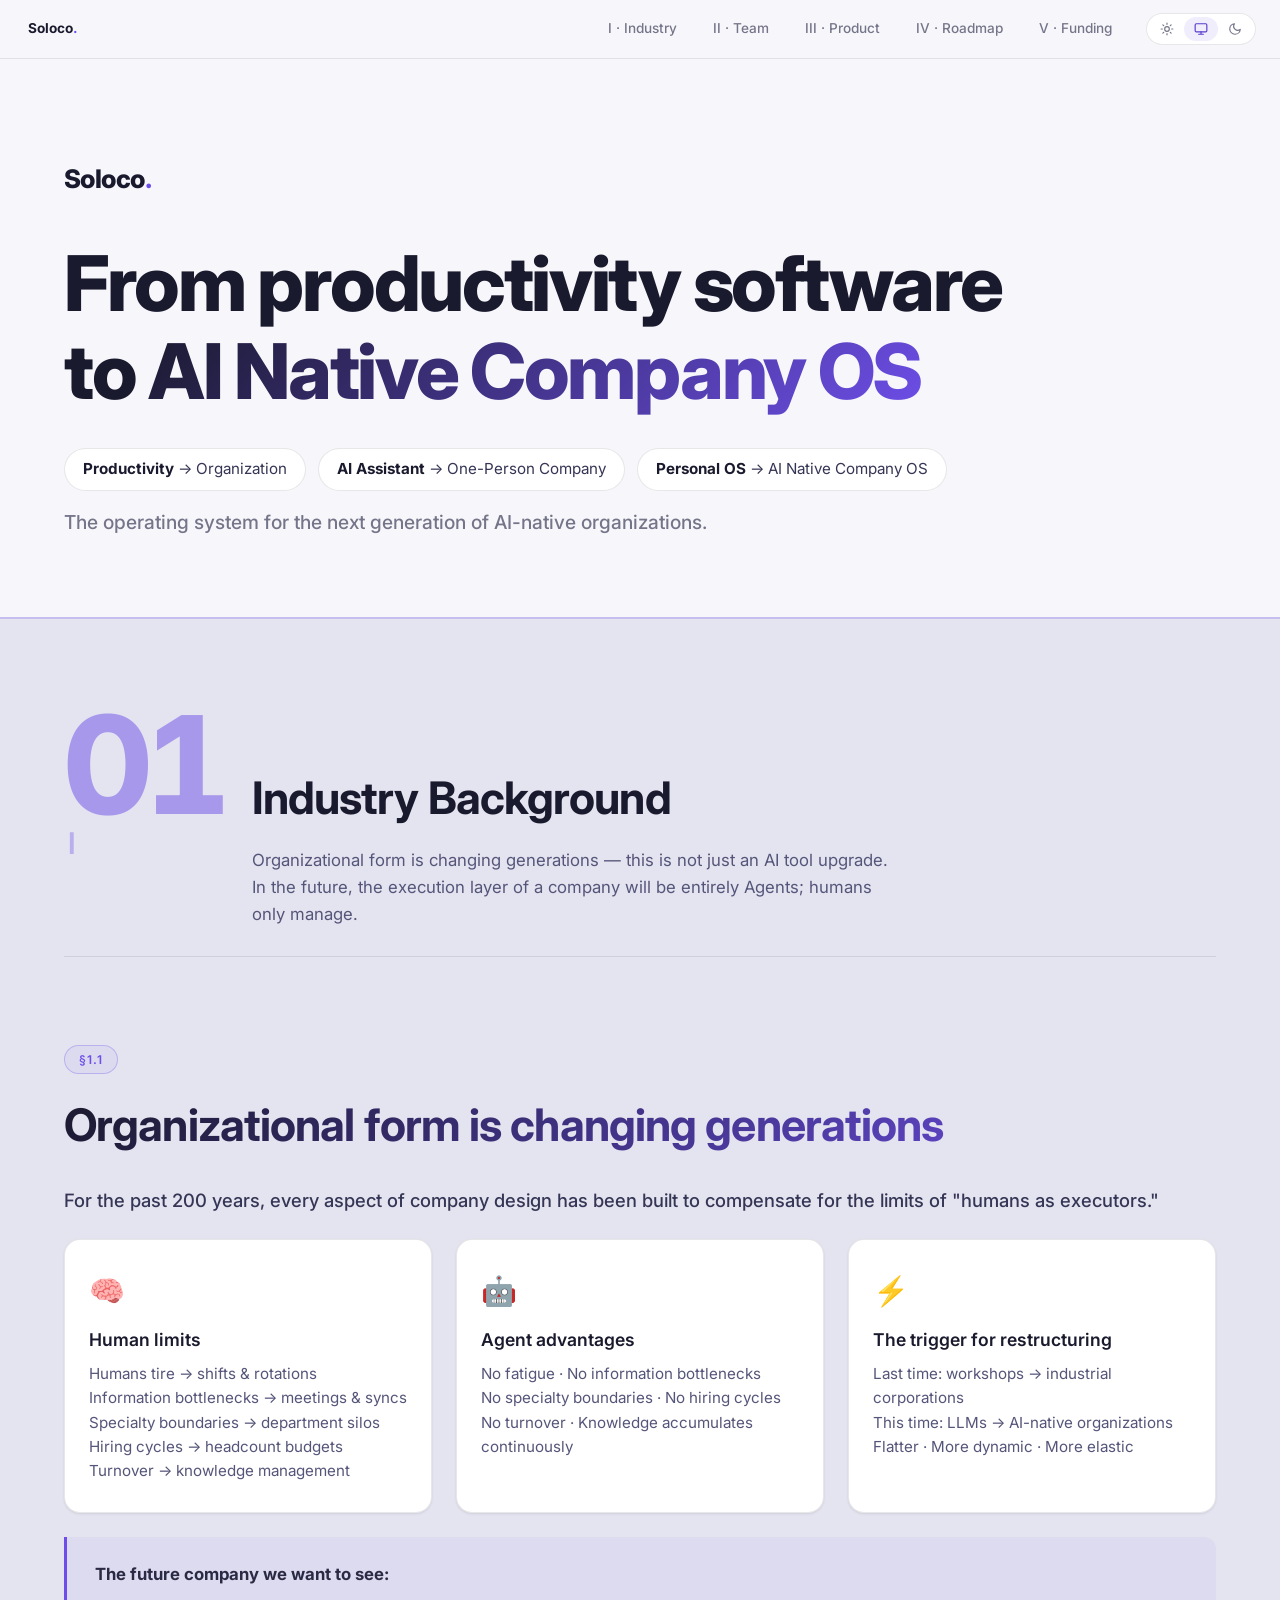
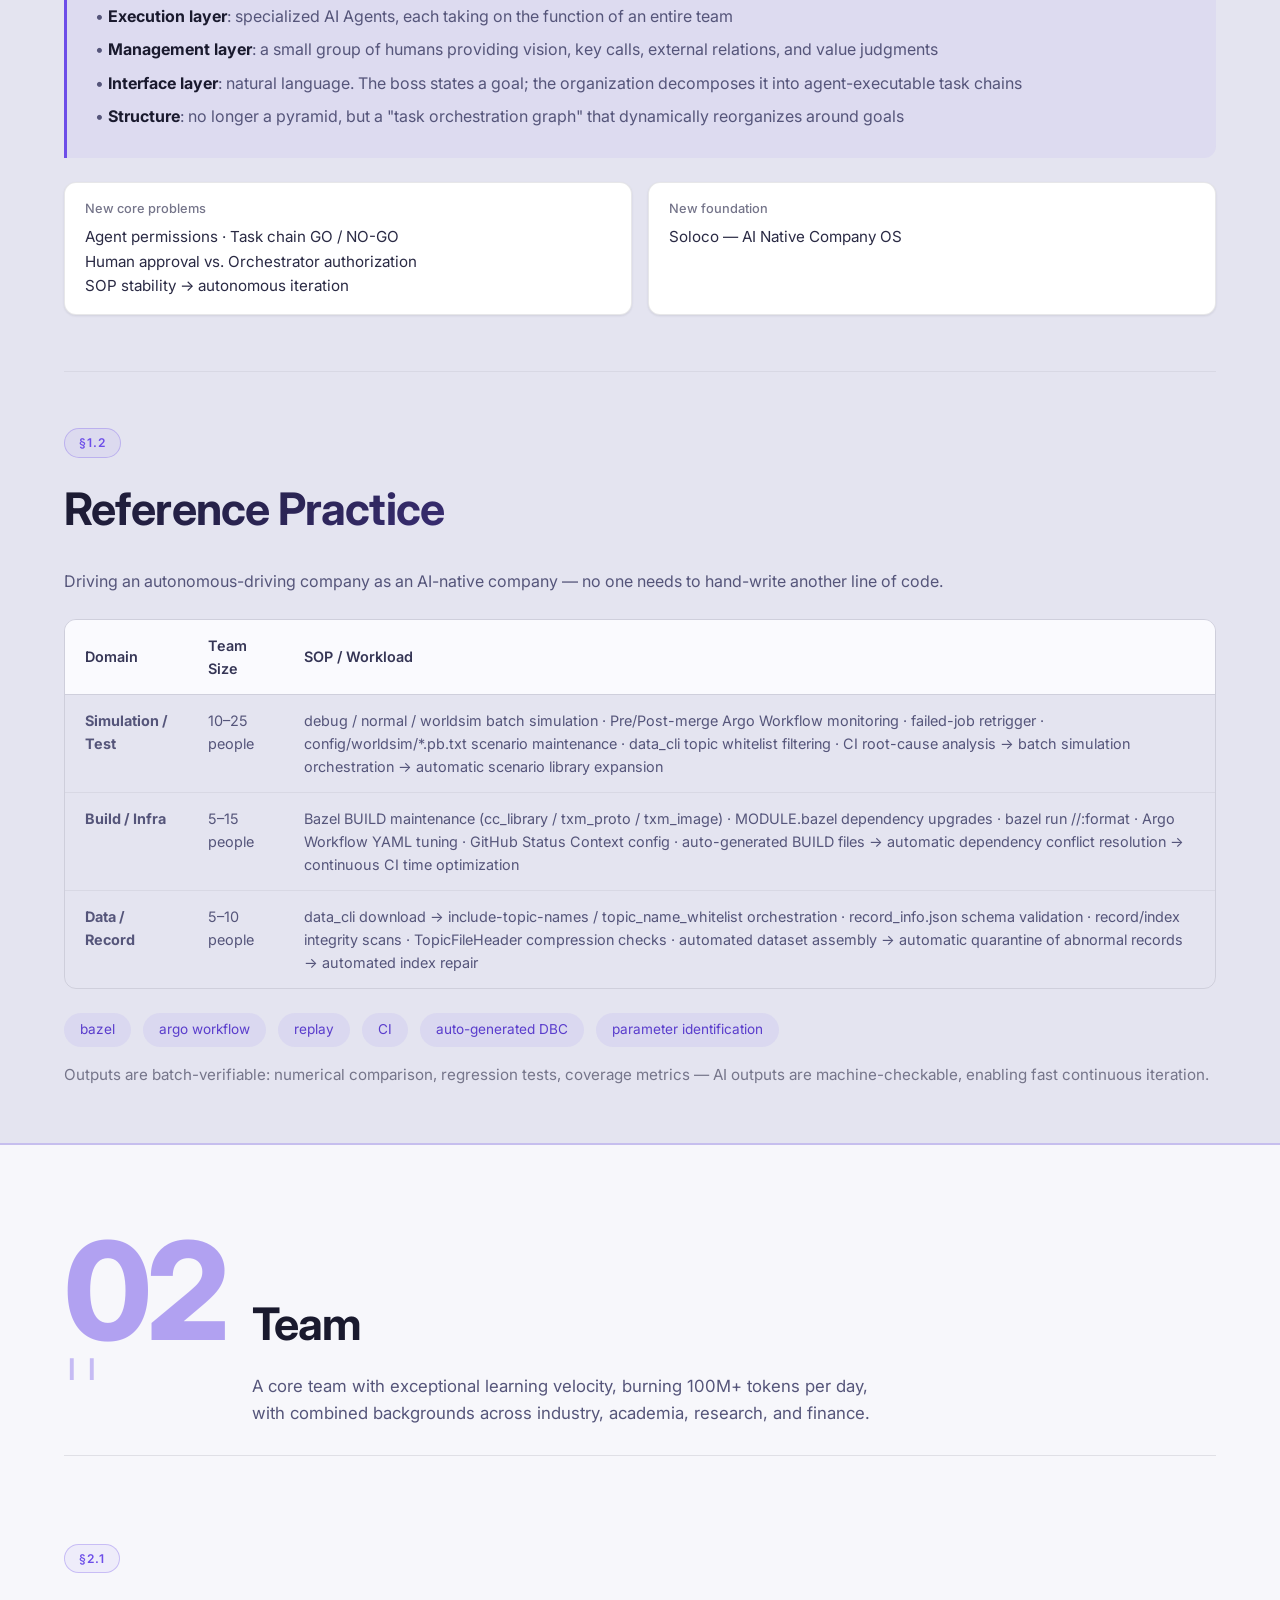
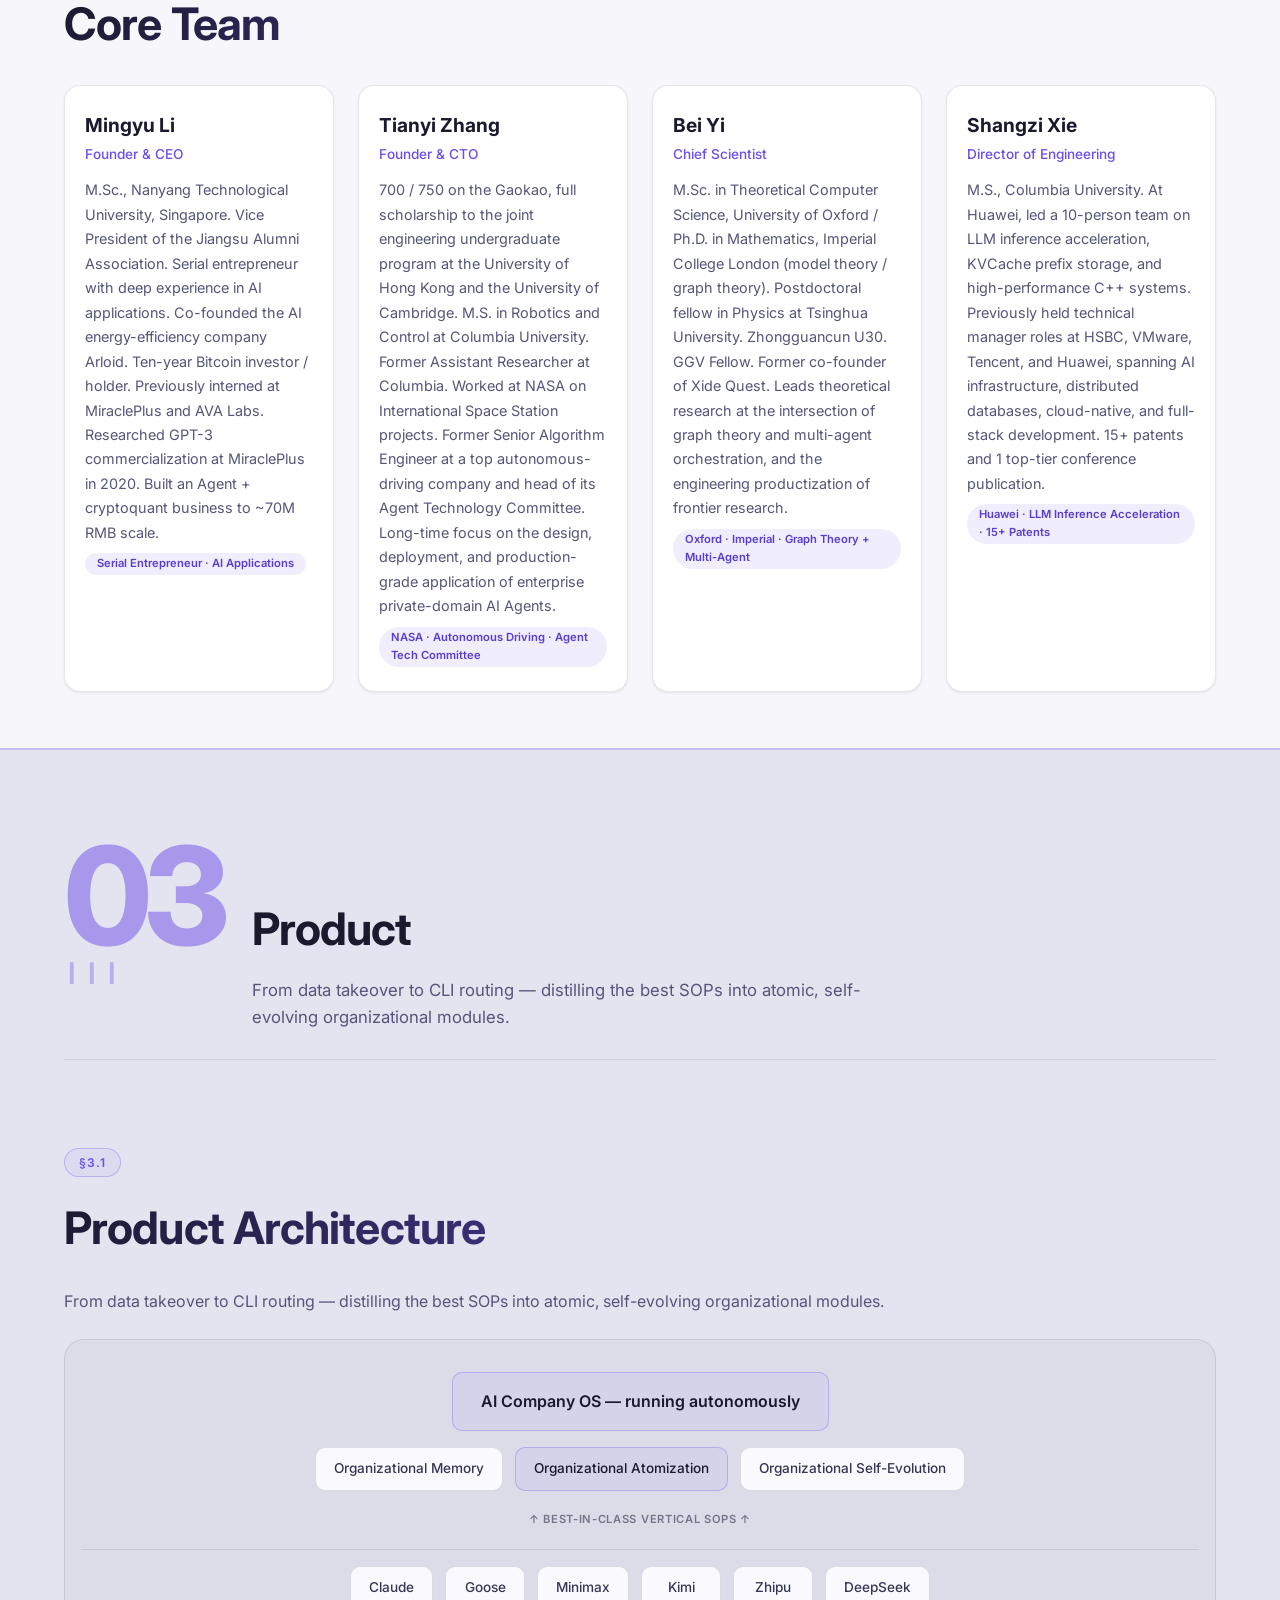
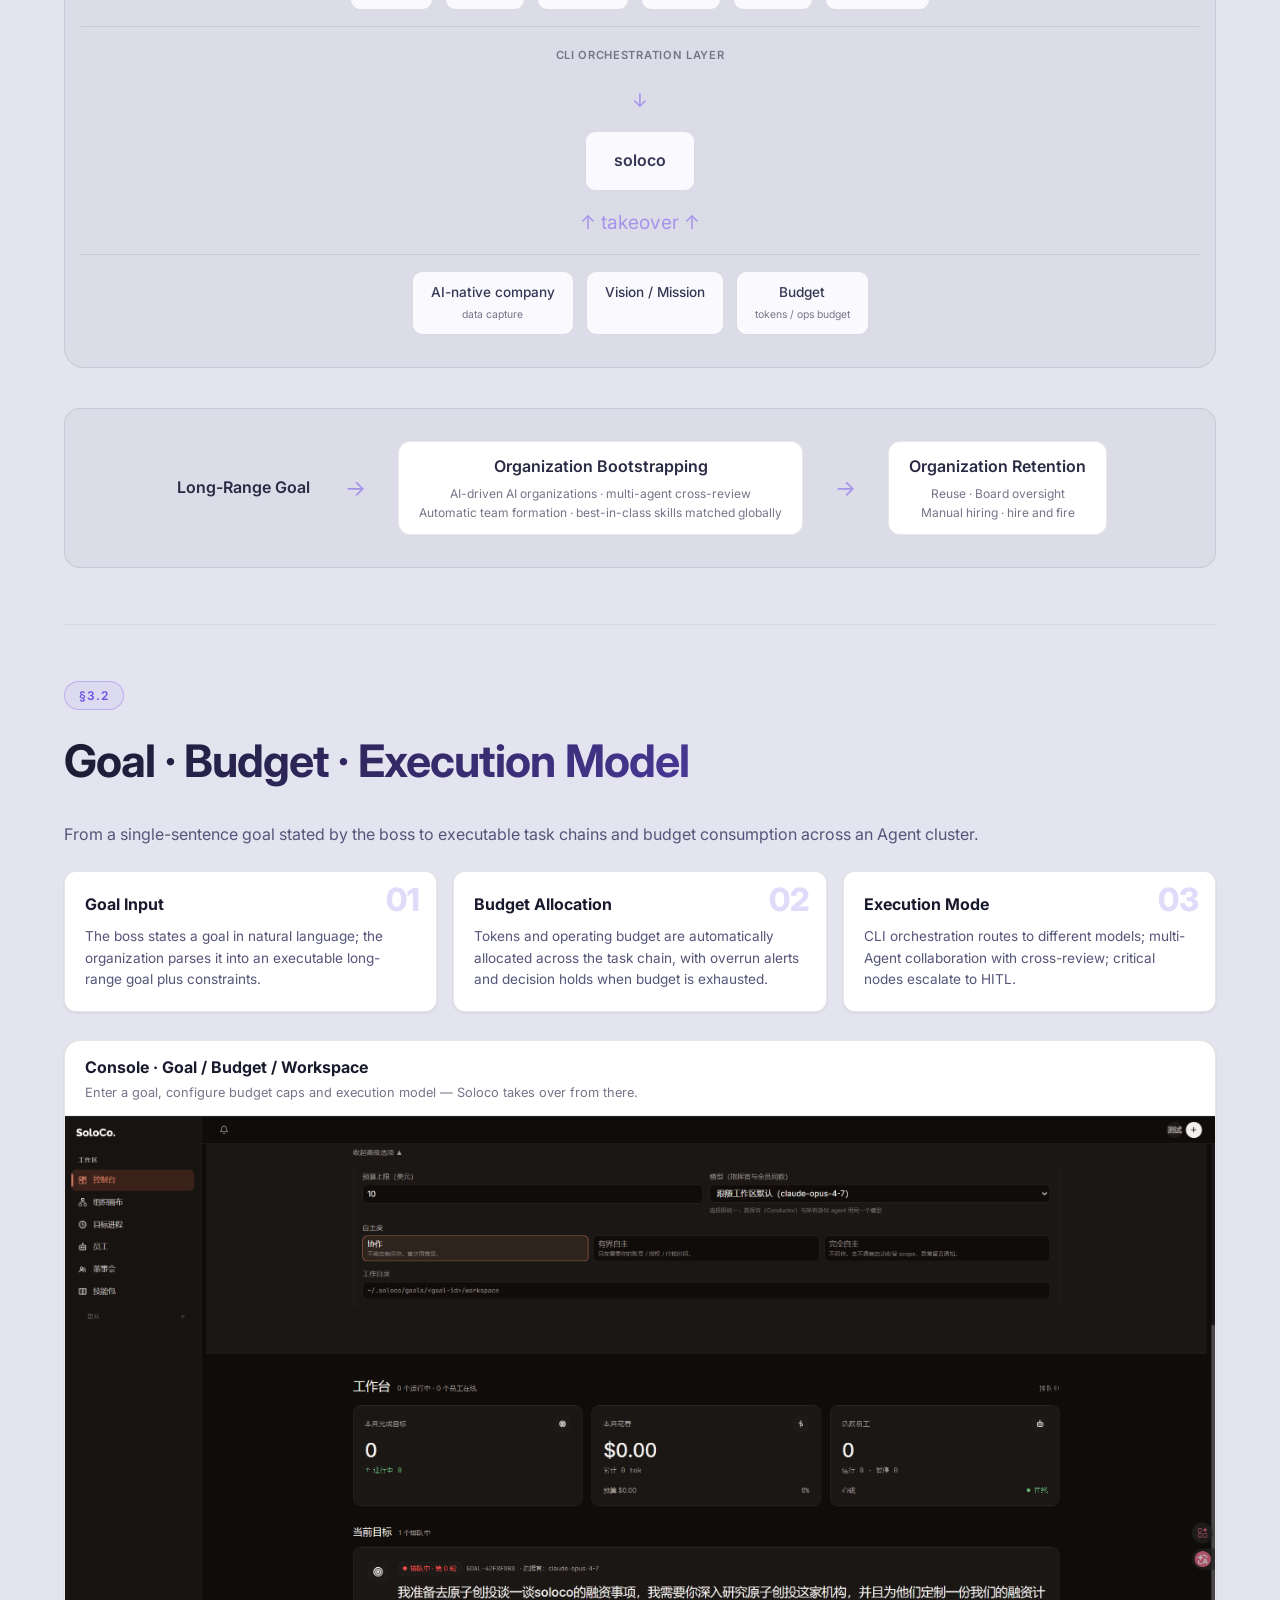
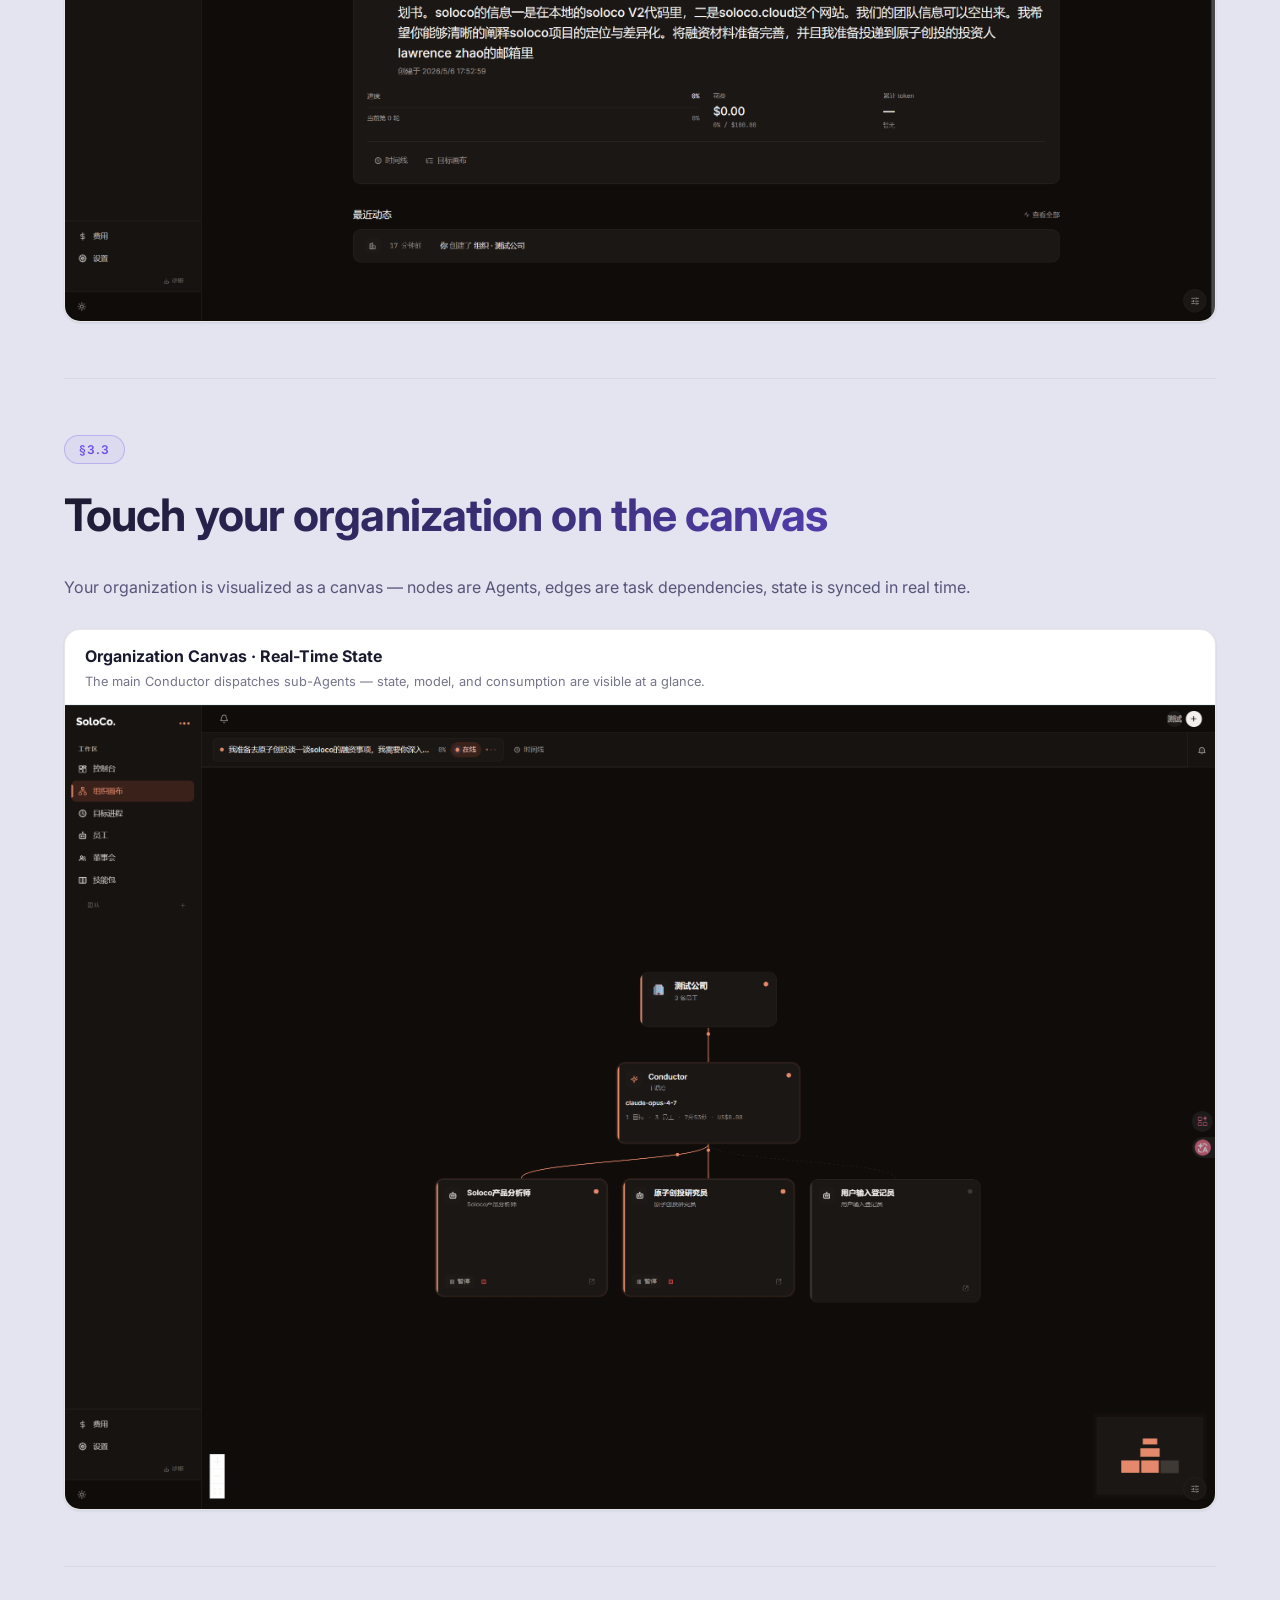
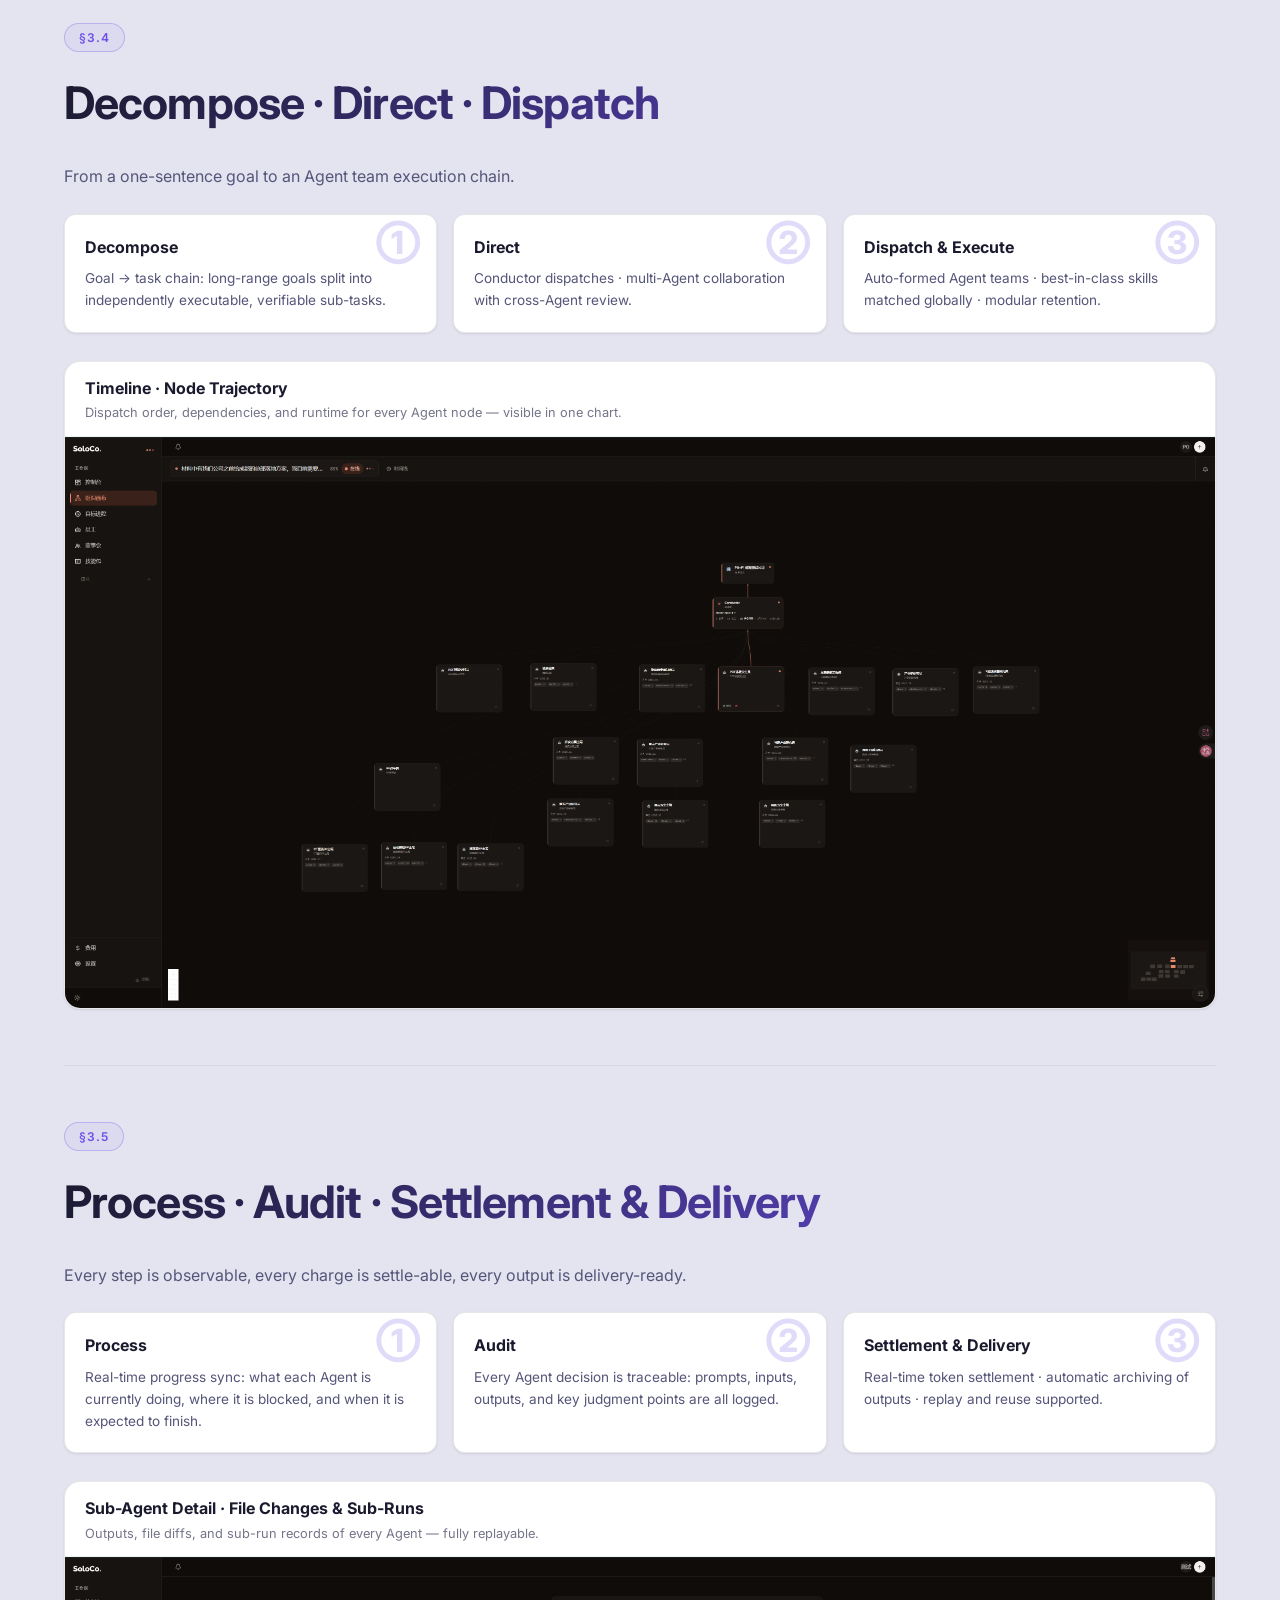
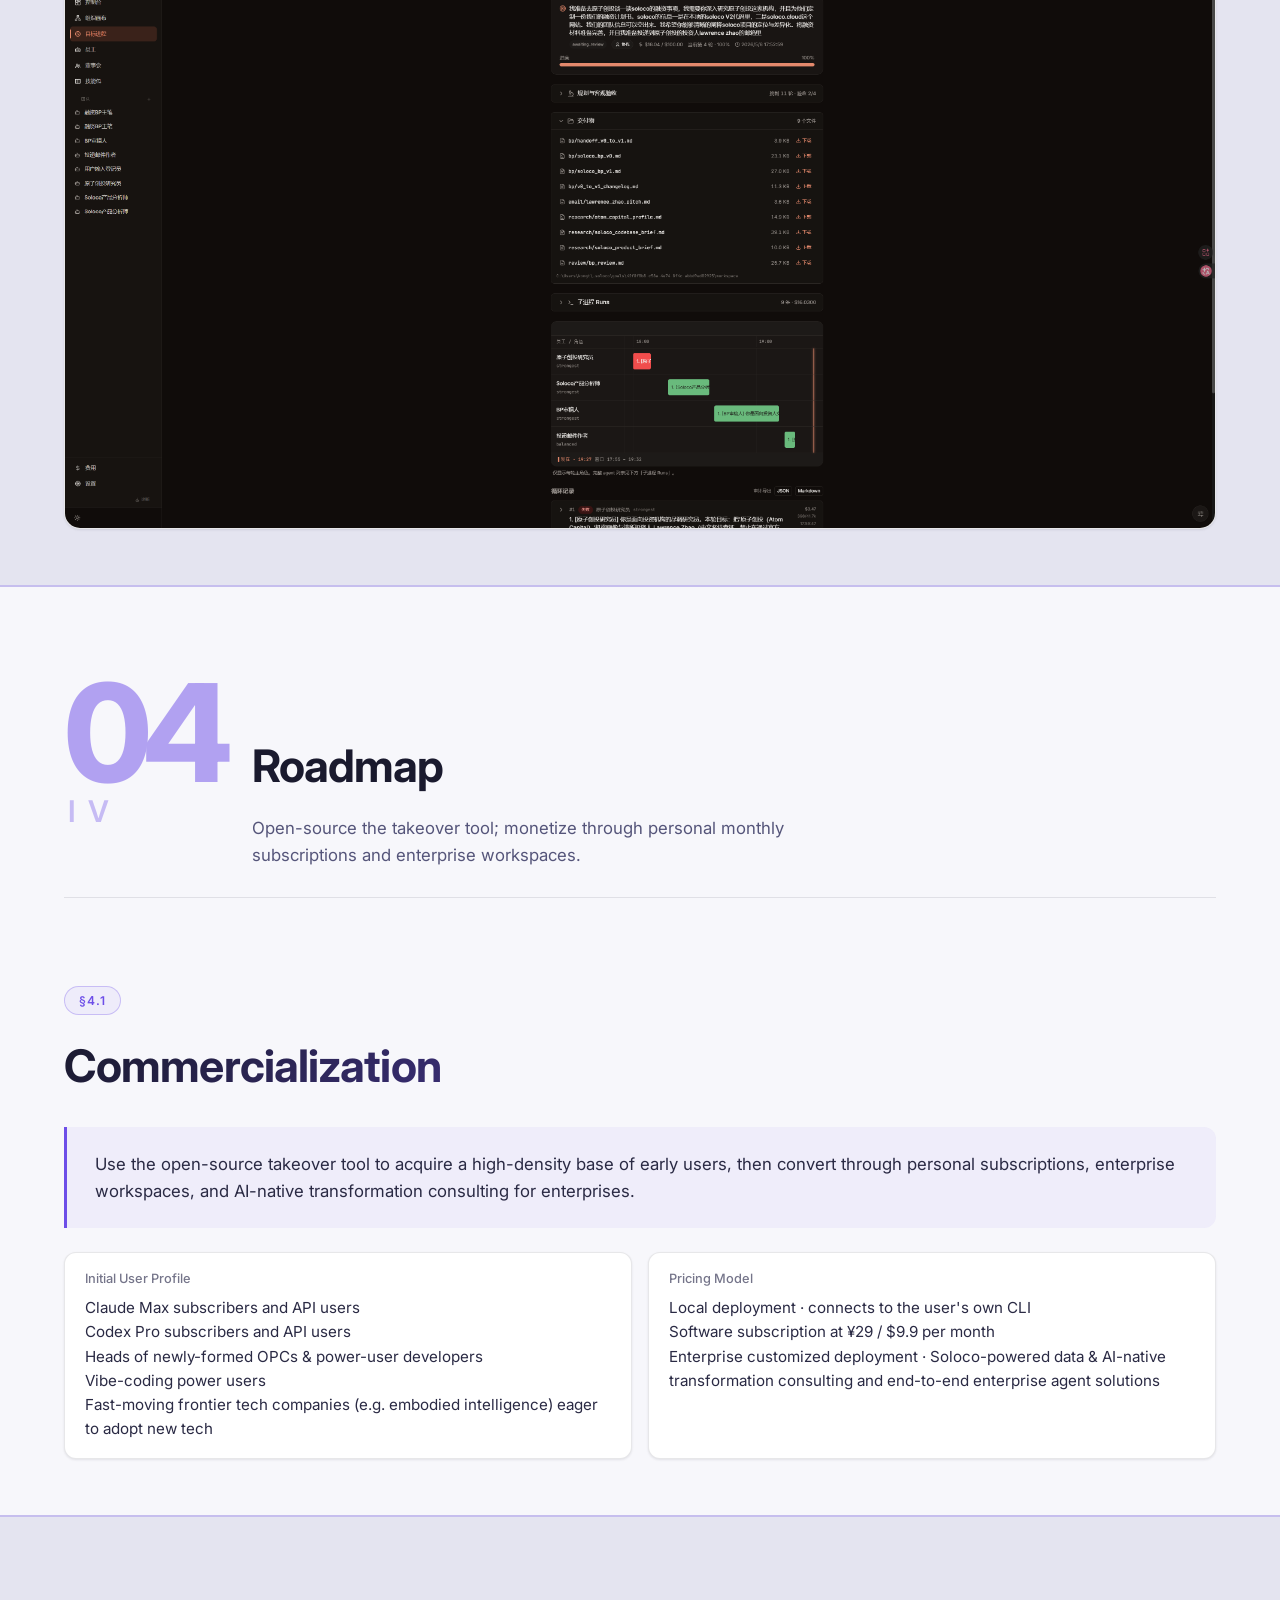
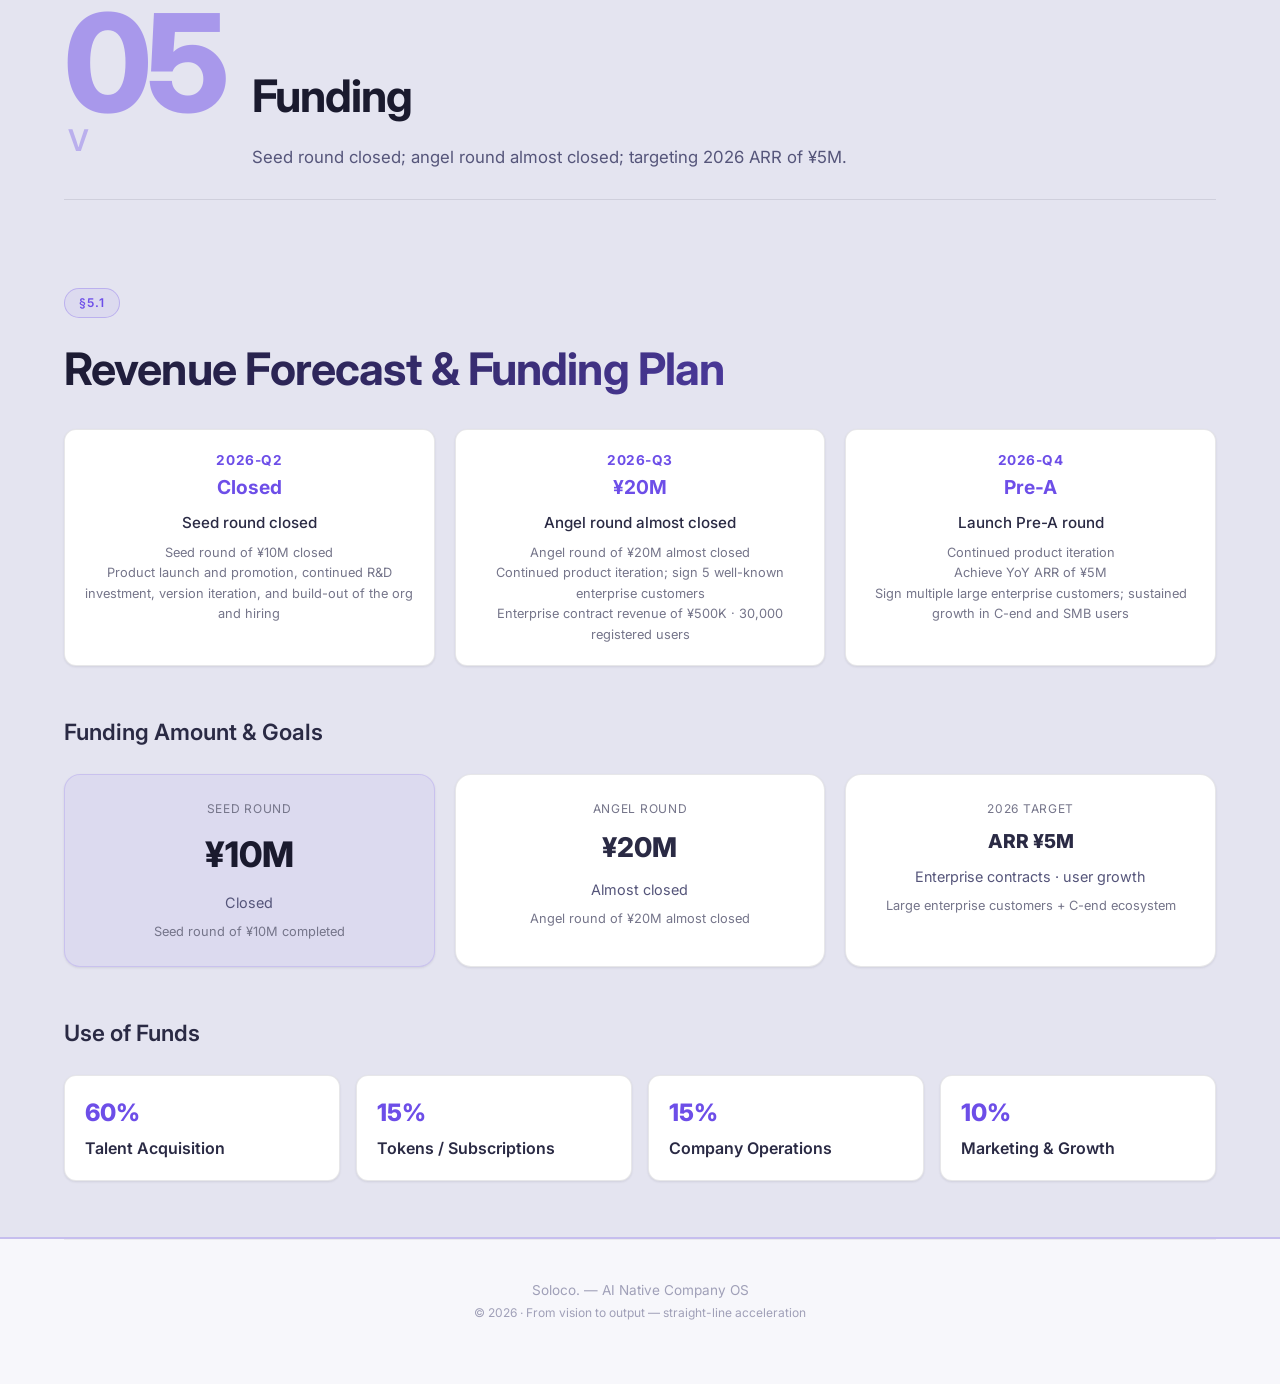
==== commit 2e73a479: "docs(business-plan-en): rename small allocation → angel round, almost closed" ====
--- a/business-plan-en.html
+++ b/business-plan-en.html
@@ -1174,7 +1174,7 @@
                     <div class="part-num">05<span class="cn">V</span></div>
                     <div class="part-text">
                         <div class="part-title">Funding</div>
-                        <div class="part-intro">Seed round closed. Now opening a small allocation; targeting 2026 ARR of ¥5M.</div>
+                        <div class="part-intro">Seed round closed; angel round almost closed; targeting 2026 ARR of ¥5M.</div>
                     </div>
                 </div>
             </div>
@@ -1193,8 +1193,8 @@
                     <div class="timeline-item">
                         <div class="quarter">2026-Q3</div>
                         <div class="pct">¥20M</div>
-                        <div class="milestone">Small allocation round planned</div>
-                        <div class="detail">Planned raise of ¥20M<br />Continued product iteration; sign 5 well-known enterprise customers<br />Enterprise contract revenue of ¥500K · 30,000 registered users</div>
+                        <div class="milestone">Angel round almost closed</div>
+                        <div class="detail">Angel round of ¥20M almost closed<br />Continued product iteration; sign 5 well-known enterprise customers<br />Enterprise contract revenue of ¥500K · 30,000 registered users</div>
                     </div>
                     <div class="timeline-item">
                         <div class="quarter">2026-Q4</div>
@@ -1213,10 +1213,10 @@
                         <div class="note">Seed round of ¥10M completed</div>
                     </div>
                     <div class="funding-card">
-                        <div class="label">Small Allocation</div>
+                        <div class="label">Angel Round</div>
                         <div class="amount secondary">¥20M</div>
-                        <div class="status">Planned raise</div>
-                        <div class="note">Small-allocation round of ¥20M planned</div>
+                        <div class="status">Almost closed</div>
+                        <div class="note">Angel round of ¥20M almost closed</div>
                     </div>
                     <div class="funding-card">
                         <div class="label">2026 Target</div>
